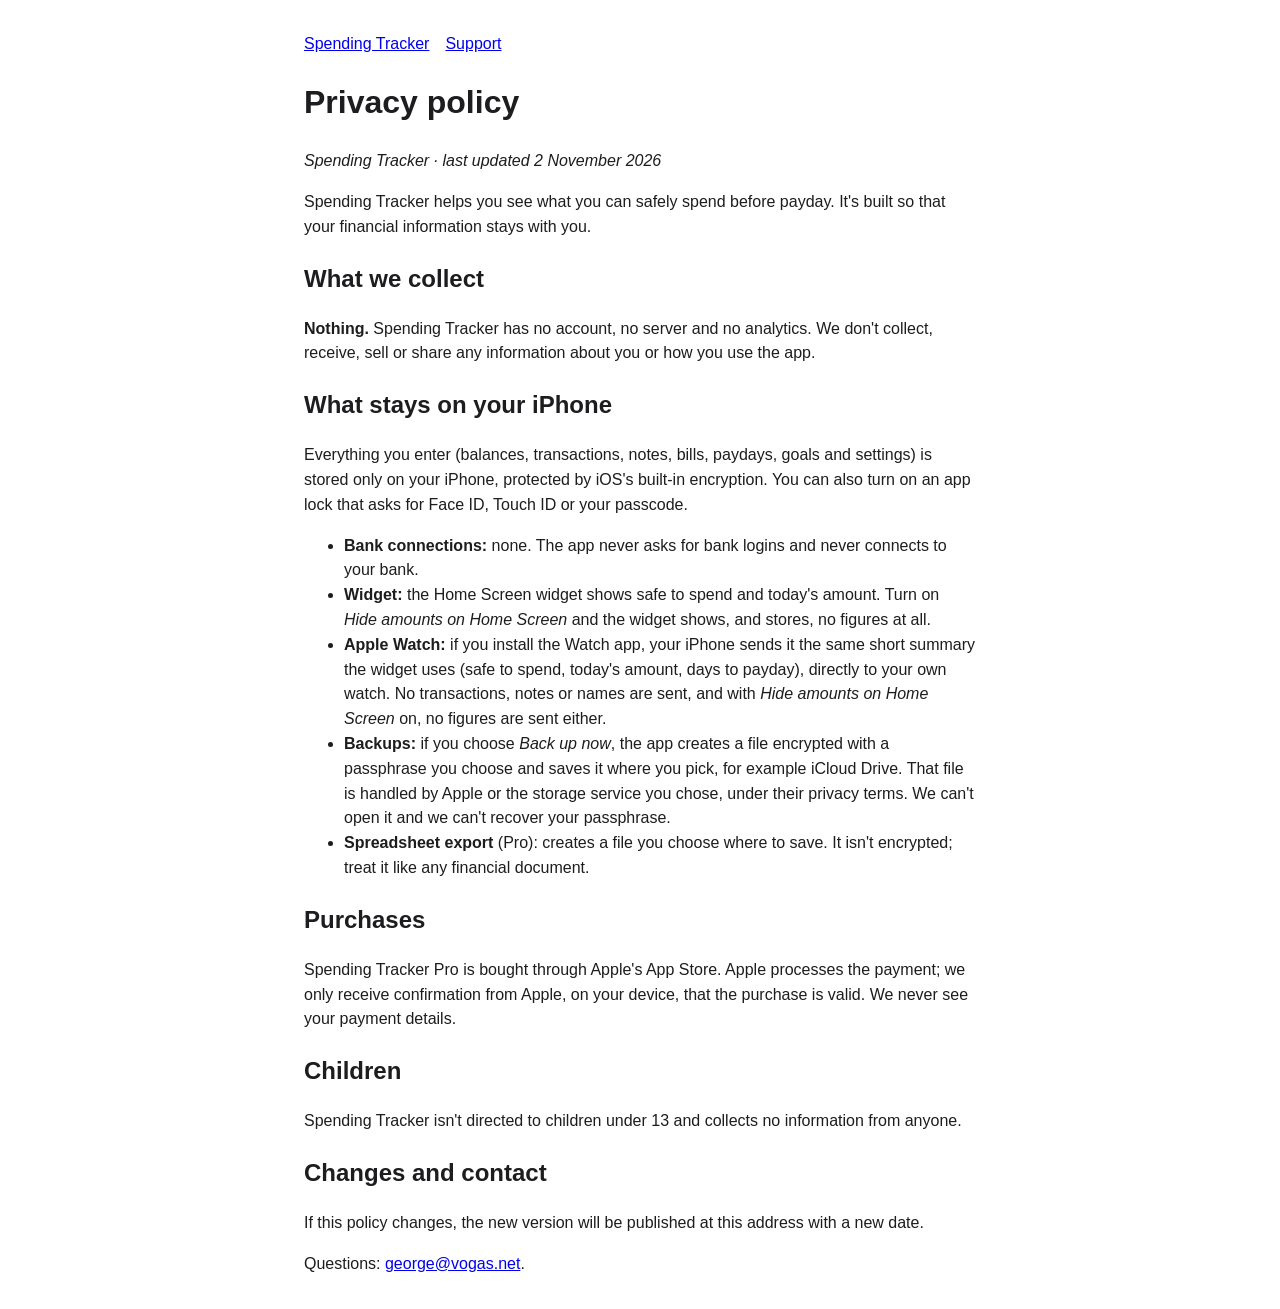
==== privacy.html @ 29a42e82 "Publish privacy policy and support pages" ====
<!doctype html>
<html lang="en">
<head>
<meta charset="utf-8">
<meta name="viewport" content="width=device-width, initial-scale=1">
<title>Privacy policy · Spending Tracker</title>
<style>
body { font: 16px/1.55 -apple-system, BlinkMacSystemFont, "Segoe UI", sans-serif; max-width: 42em; margin: 2em auto; padding: 0 1em; color: #1d1d1f; }
nav a { margin-right: 1em; }
</style>
</head>
<body>
<nav><a href="index.html">Spending Tracker</a><a href="support.html">Support</a></nav>

<h1>Privacy policy</h1>

<p><em>Spending Tracker · last updated 2 November 2026</em></p>

<p>Spending Tracker helps you see what you can safely spend before payday. It's built so that your financial information stays with you.</p>

<h2>What we collect</h2>

<p><strong>Nothing.</strong> Spending Tracker has no account, no server and no analytics. We don't collect, receive, sell or share any information about you or how you use the app.</p>

<h2>What stays on your iPhone</h2>

<p>Everything you enter (balances, transactions, notes, bills, paydays, goals and settings) is stored only on your iPhone, protected by iOS's built-in encryption. You can also turn on an app lock that asks for Face ID, Touch ID or your passcode.</p>

<ul>
<li><strong>Bank connections:</strong> none. The app never asks for bank logins and never connects to your bank.</li>
<li><strong>Widget:</strong> the Home Screen widget shows safe to spend and today's amount. Turn on <em>Hide amounts on Home Screen</em> and the widget shows, and stores, no figures at all.</li>
<li><strong>Apple Watch:</strong> if you install the Watch app, your iPhone sends it the same short summary the widget uses (safe to spend, today's amount, days to payday), directly to your own watch. No transactions, notes or names are sent, and with <em>Hide amounts on Home Screen</em> on, no figures are sent either.</li>
<li><strong>Backups:</strong> if you choose <em>Back up now</em>, the app creates a file encrypted with a passphrase you choose and saves it where you pick, for example iCloud Drive. That file is handled by Apple or the storage service you chose, under their privacy terms. We can't open it and we can't recover your passphrase.</li>
<li><strong>Spreadsheet export</strong> (Pro): creates a file you choose where to save. It isn't encrypted; treat it like any financial document.</li>
</ul>

<h2>Purchases</h2>

<p>Spending Tracker Pro is bought through Apple's App Store. Apple processes the payment; we only receive confirmation from Apple, on your device, that the purchase is valid. We never see your payment details.</p>

<h2>Children</h2>

<p>Spending Tracker isn't directed to children under 13 and collects no information from anyone.</p>

<h2>Changes and contact</h2>

<p>If this policy changes, the new version will be published at this address with a new date.</p>

<p>Questions: <a href="mailto:george@vogas.net">george@vogas.net</a>.</p>
</body>
</html>
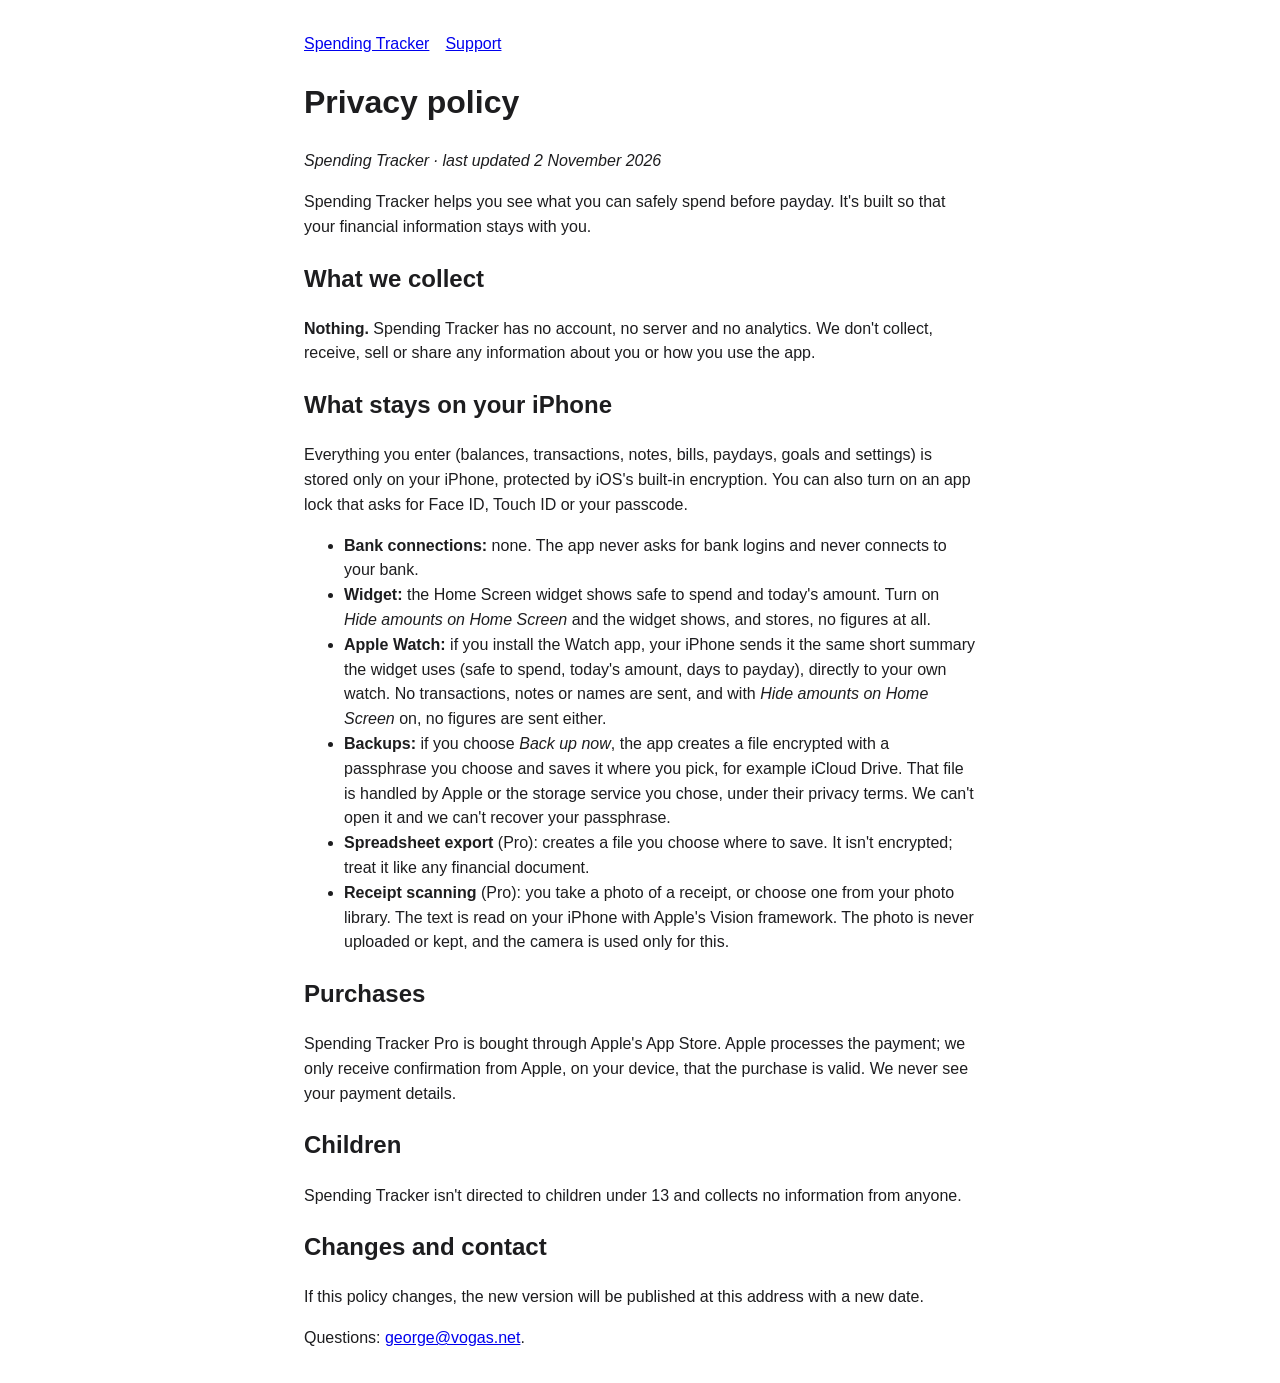
==== commit bb8c2b0a: "Privacy policy: disclose receipt scanning and camera use" ====
--- a/privacy.html
+++ b/privacy.html
@@ -32,6 +32,7 @@
 <li><strong>Apple Watch:</strong> if you install the Watch app, your iPhone sends it the same short summary the widget uses (safe to spend, today's amount, days to payday), directly to your own watch. No transactions, notes or names are sent, and with <em>Hide amounts on Home Screen</em> on, no figures are sent either.</li>
 <li><strong>Backups:</strong> if you choose <em>Back up now</em>, the app creates a file encrypted with a passphrase you choose and saves it where you pick, for example iCloud Drive. That file is handled by Apple or the storage service you chose, under their privacy terms. We can't open it and we can't recover your passphrase.</li>
 <li><strong>Spreadsheet export</strong> (Pro): creates a file you choose where to save. It isn't encrypted; treat it like any financial document.</li>
+<li><strong>Receipt scanning</strong> (Pro): you take a photo of a receipt, or choose one from your photo library. The text is read on your iPhone with Apple's Vision framework. The photo is never uploaded or kept, and the camera is used only for this.</li>
 </ul>
 
 <h2>Purchases</h2>
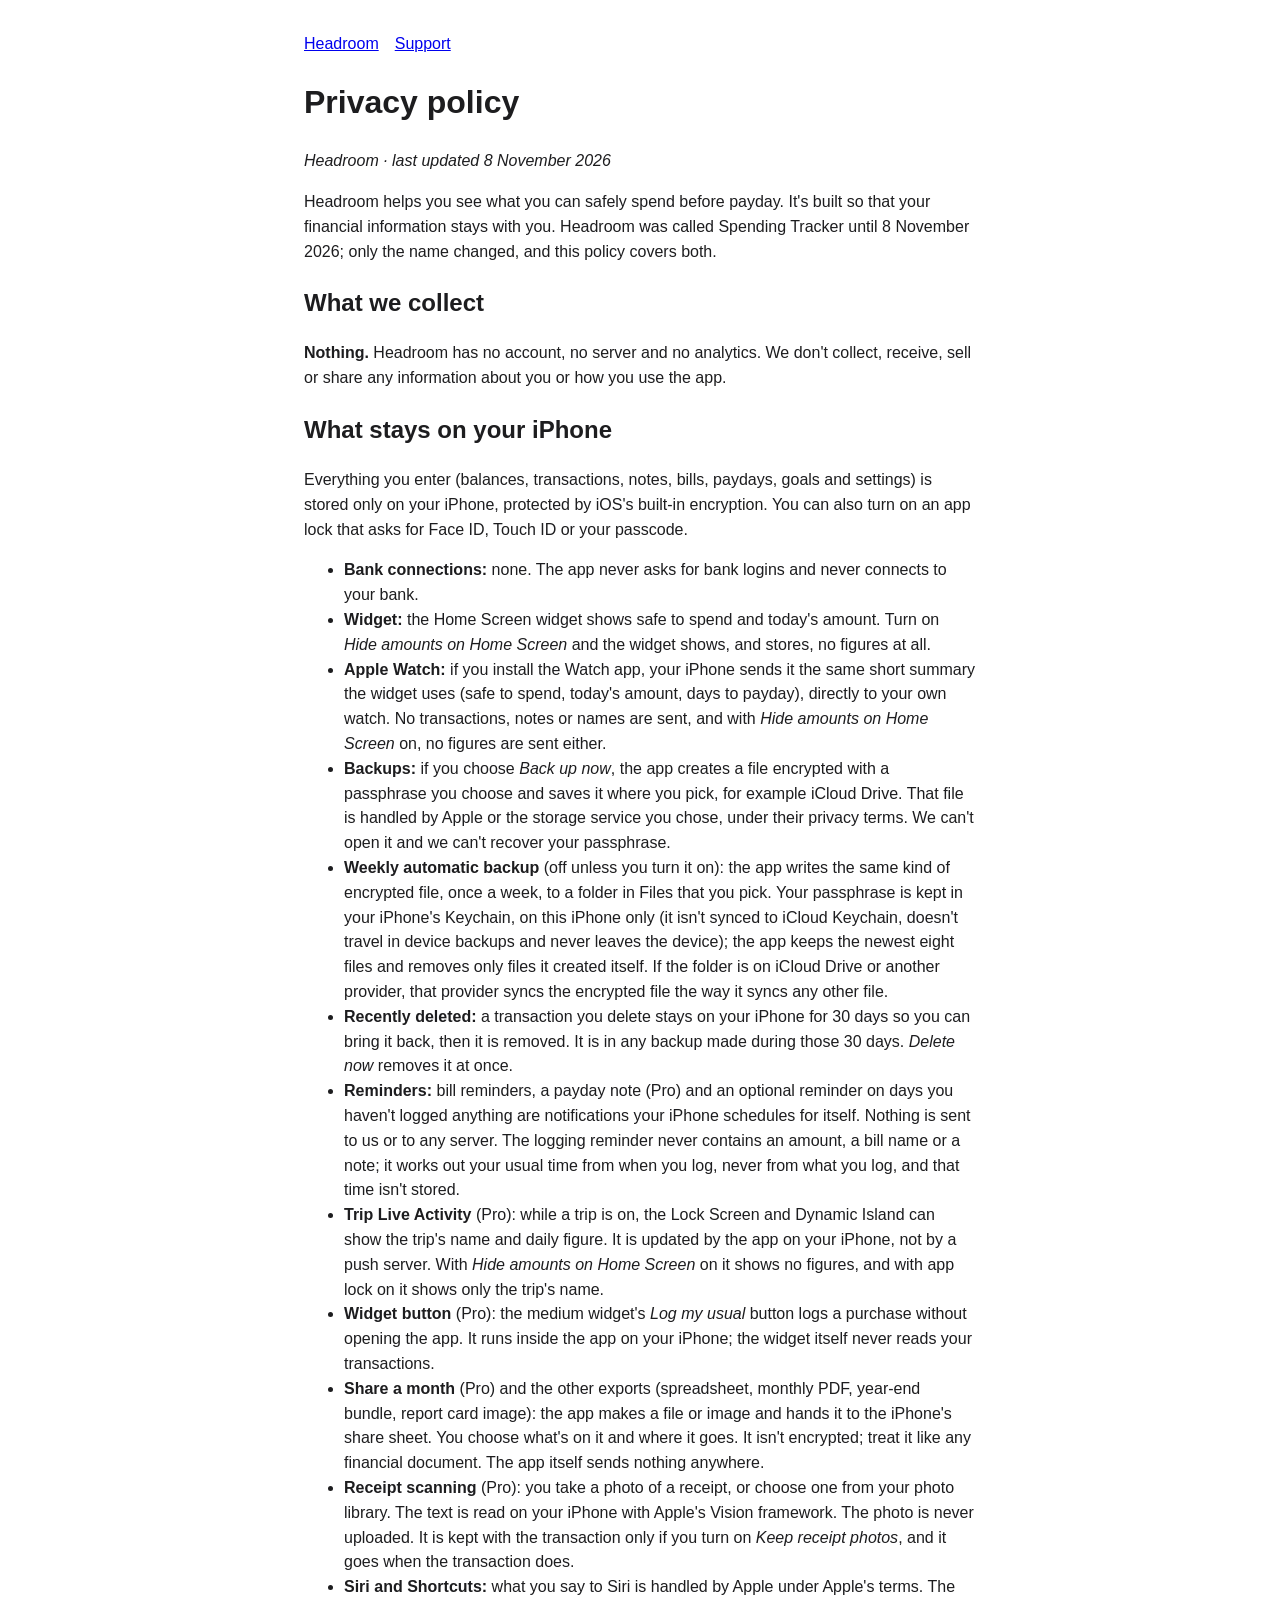
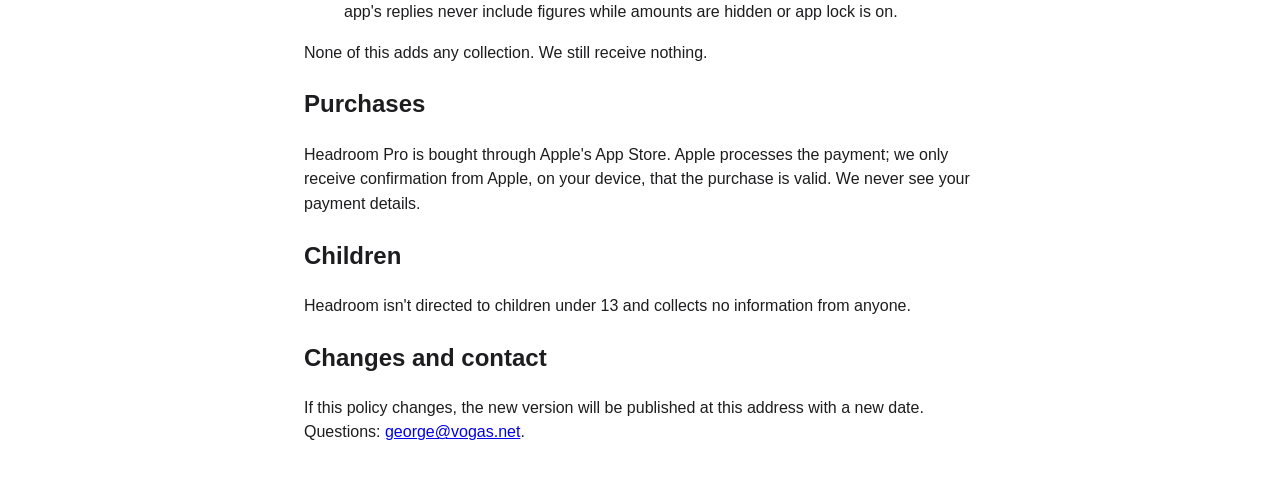
==== commit c61d8fe8: "Rename to Headroom; privacy policy brought up to date (8 November 2026) - index, privacy and support" ====
--- a/privacy.html
+++ b/privacy.html
@@ -3,24 +3,24 @@
 <head>
 <meta charset="utf-8">
 <meta name="viewport" content="width=device-width, initial-scale=1">
-<title>Privacy policy · Spending Tracker</title>
+<title>Privacy policy · Headroom</title>
 <style>
 body { font: 16px/1.55 -apple-system, BlinkMacSystemFont, "Segoe UI", sans-serif; max-width: 42em; margin: 2em auto; padding: 0 1em; color: #1d1d1f; }
 nav a { margin-right: 1em; }
 </style>
 </head>
 <body>
-<nav><a href="index.html">Spending Tracker</a><a href="support.html">Support</a></nav>
+<nav><a href="index.html">Headroom</a><a href="support.html">Support</a></nav>
 
 <h1>Privacy policy</h1>
 
-<p><em>Spending Tracker · last updated 2 November 2026</em></p>
+<p><em>Headroom · last updated 8 November 2026</em></p>
 
-<p>Spending Tracker helps you see what you can safely spend before payday. It's built so that your financial information stays with you.</p>
+<p>Headroom helps you see what you can safely spend before payday. It's built so that your financial information stays with you. Headroom was called Spending Tracker until 8 November 2026; only the name changed, and this policy covers both.</p>
 
 <h2>What we collect</h2>
 
-<p><strong>Nothing.</strong> Spending Tracker has no account, no server and no analytics. We don't collect, receive, sell or share any information about you or how you use the app.</p>
+<p><strong>Nothing.</strong> Headroom has no account, no server and no analytics. We don't collect, receive, sell or share any information about you or how you use the app.</p>
 
 <h2>What stays on your iPhone</h2>
 
@@ -31,22 +31,28 @@
 <li><strong>Widget:</strong> the Home Screen widget shows safe to spend and today's amount. Turn on <em>Hide amounts on Home Screen</em> and the widget shows, and stores, no figures at all.</li>
 <li><strong>Apple Watch:</strong> if you install the Watch app, your iPhone sends it the same short summary the widget uses (safe to spend, today's amount, days to payday), directly to your own watch. No transactions, notes or names are sent, and with <em>Hide amounts on Home Screen</em> on, no figures are sent either.</li>
 <li><strong>Backups:</strong> if you choose <em>Back up now</em>, the app creates a file encrypted with a passphrase you choose and saves it where you pick, for example iCloud Drive. That file is handled by Apple or the storage service you chose, under their privacy terms. We can't open it and we can't recover your passphrase.</li>
-<li><strong>Spreadsheet export</strong> (Pro): creates a file you choose where to save. It isn't encrypted; treat it like any financial document.</li>
-<li><strong>Receipt scanning</strong> (Pro): you take a photo of a receipt, or choose one from your photo library. The text is read on your iPhone with Apple's Vision framework. The photo is never uploaded or kept, and the camera is used only for this.</li>
+<li><strong>Weekly automatic backup</strong> (off unless you turn it on): the app writes the same kind of encrypted file, once a week, to a folder in Files that you pick. Your passphrase is kept in your iPhone's Keychain, on this iPhone only (it isn't synced to iCloud Keychain, doesn't travel in device backups and never leaves the device); the app keeps the newest eight files and removes only files it created itself. If the folder is on iCloud Drive or another provider, that provider syncs the encrypted file the way it syncs any other file.</li>
+<li><strong>Recently deleted:</strong> a transaction you delete stays on your iPhone for 30 days so you can bring it back, then it is removed. It is in any backup made during those 30 days. <em>Delete now</em> removes it at once.</li>
+<li><strong>Reminders:</strong> bill reminders, a payday note (Pro) and an optional reminder on days you haven't logged anything are notifications your iPhone schedules for itself. Nothing is sent to us or to any server. The logging reminder never contains an amount, a bill name or a note; it works out your usual time from when you log, never from what you log, and that time isn't stored.</li>
+<li><strong>Trip Live Activity</strong> (Pro): while a trip is on, the Lock Screen and Dynamic Island can show the trip's name and daily figure. It is updated by the app on your iPhone, not by a push server. With <em>Hide amounts on Home Screen</em> on it shows no figures, and with app lock on it shows only the trip's name.</li>
+<li><strong>Widget button</strong> (Pro): the medium widget's <em>Log my usual</em> button logs a purchase without opening the app. It runs inside the app on your iPhone; the widget itself never reads your transactions.</li>
+<li><strong>Share a month</strong> (Pro) and the other exports (spreadsheet, monthly PDF, year-end bundle, report card image): the app makes a file or image and hands it to the iPhone's share sheet. You choose what's on it and where it goes. It isn't encrypted; treat it like any financial document. The app itself sends nothing anywhere.</li>
+<li><strong>Receipt scanning</strong> (Pro): you take a photo of a receipt, or choose one from your photo library. The text is read on your iPhone with Apple's Vision framework. The photo is never uploaded. It is kept with the transaction only if you turn on <em>Keep receipt photos</em>, and it goes when the transaction does.</li>
+<li><strong>Siri and Shortcuts:</strong> what you say to Siri is handled by Apple under Apple's terms. The app's replies never include figures while amounts are hidden or app lock is on.</li>
 </ul>
+
+<p>None of this adds any collection. We still receive nothing.</p>
 
 <h2>Purchases</h2>
 
-<p>Spending Tracker Pro is bought through Apple's App Store. Apple processes the payment; we only receive confirmation from Apple, on your device, that the purchase is valid. We never see your payment details.</p>
+<p>Headroom Pro is bought through Apple's App Store. Apple processes the payment; we only receive confirmation from Apple, on your device, that the purchase is valid. We never see your payment details.</p>
 
 <h2>Children</h2>
 
-<p>Spending Tracker isn't directed to children under 13 and collects no information from anyone.</p>
+<p>Headroom isn't directed to children under 13 and collects no information from anyone.</p>
 
 <h2>Changes and contact</h2>
 
-<p>If this policy changes, the new version will be published at this address with a new date.</p>
-
-<p>Questions: <a href="mailto:george@vogas.net">george@vogas.net</a>.</p>
+<p>If this policy changes, the new version will be published at this address with a new date. Questions: <a href="mailto:george@vogas.net">george@vogas.net</a>.</p>
 </body>
 </html>
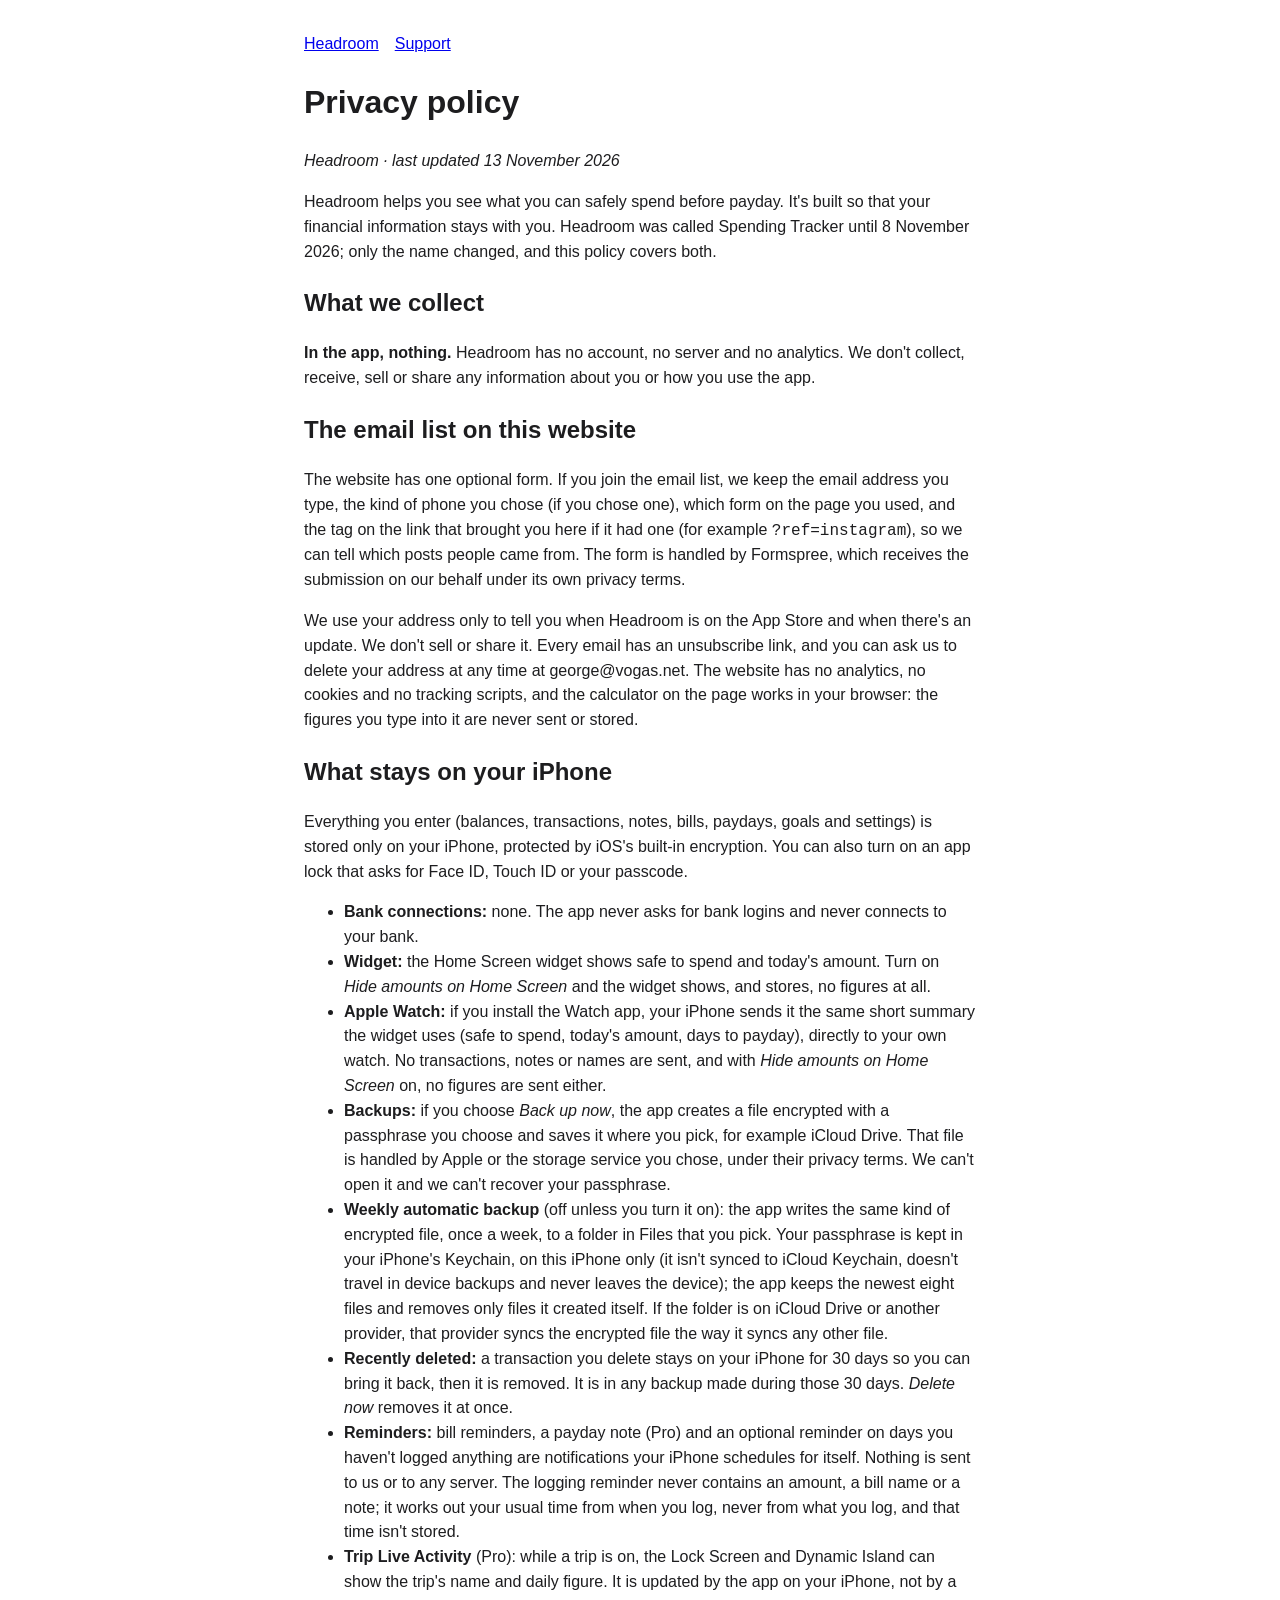
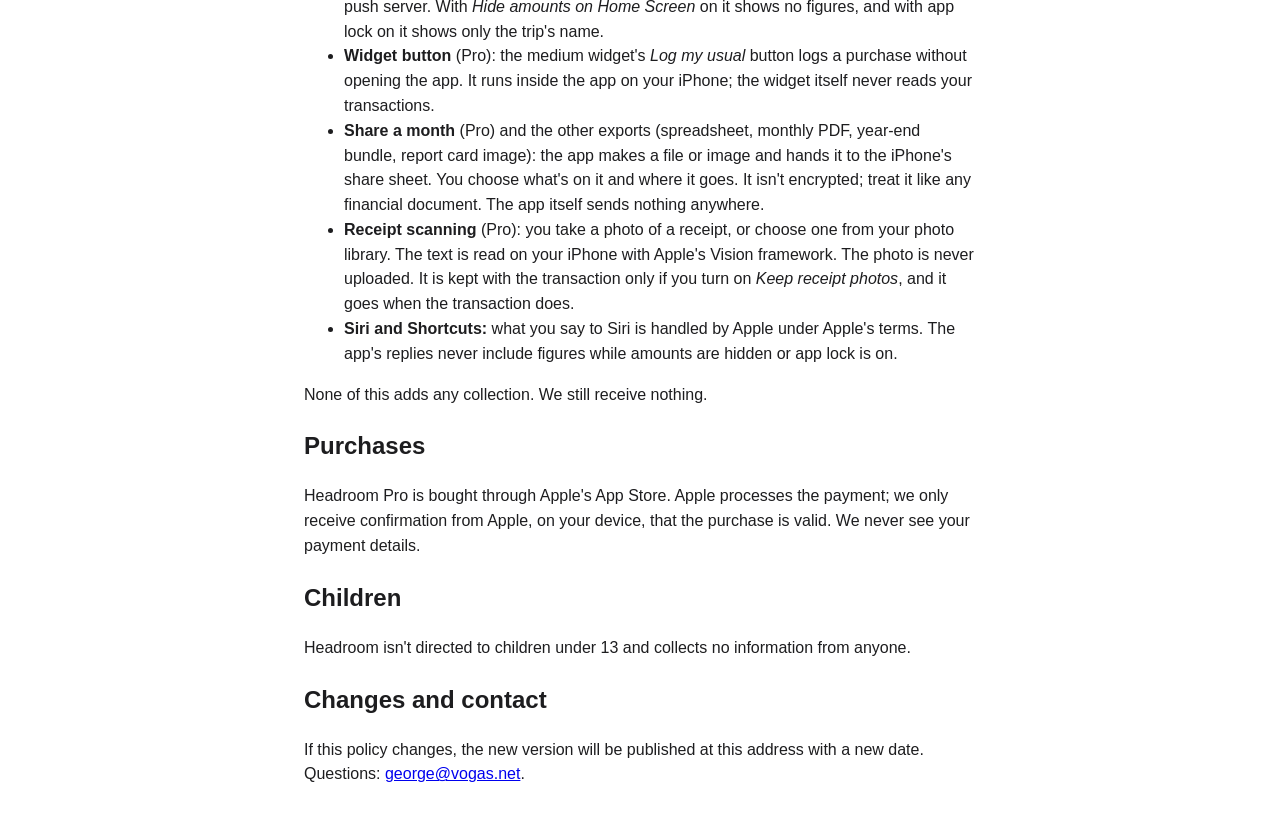
==== commit 489cd509: "Put the sign-up first, add a calculator, tag sign-ups by source The email form moves into the hero (" ====
--- a/privacy.html
+++ b/privacy.html
@@ -14,13 +14,19 @@
 
 <h1>Privacy policy</h1>
 
-<p><em>Headroom · last updated 8 November 2026</em></p>
+<p><em>Headroom · last updated 13 November 2026</em></p>
 
 <p>Headroom helps you see what you can safely spend before payday. It's built so that your financial information stays with you. Headroom was called Spending Tracker until 8 November 2026; only the name changed, and this policy covers both.</p>
 
 <h2>What we collect</h2>
 
-<p><strong>Nothing.</strong> Headroom has no account, no server and no analytics. We don't collect, receive, sell or share any information about you or how you use the app.</p>
+<p><strong>In the app, nothing.</strong> Headroom has no account, no server and no analytics. We don't collect, receive, sell or share any information about you or how you use the app.</p>
+
+<h2 id="email-list">The email list on this website</h2>
+
+<p>The website has one optional form. If you join the email list, we keep the email address you type, the kind of phone you chose (if you chose one), which form on the page you used, and the tag on the link that brought you here if it had one (for example <code>?ref=instagram</code>), so we can tell which posts people came from. The form is handled by Formspree, which receives the submission on our behalf under its own privacy terms.</p>
+
+<p>We use your address only to tell you when Headroom is on the App Store and when there's an update. We don't sell or share it. Every email has an unsubscribe link, and you can ask us to delete your address at any time at george@vogas.net. The website has no analytics, no cookies and no tracking scripts, and the calculator on the page works in your browser: the figures you type into it are never sent or stored.</p>
 
 <h2>What stays on your iPhone</h2>
 
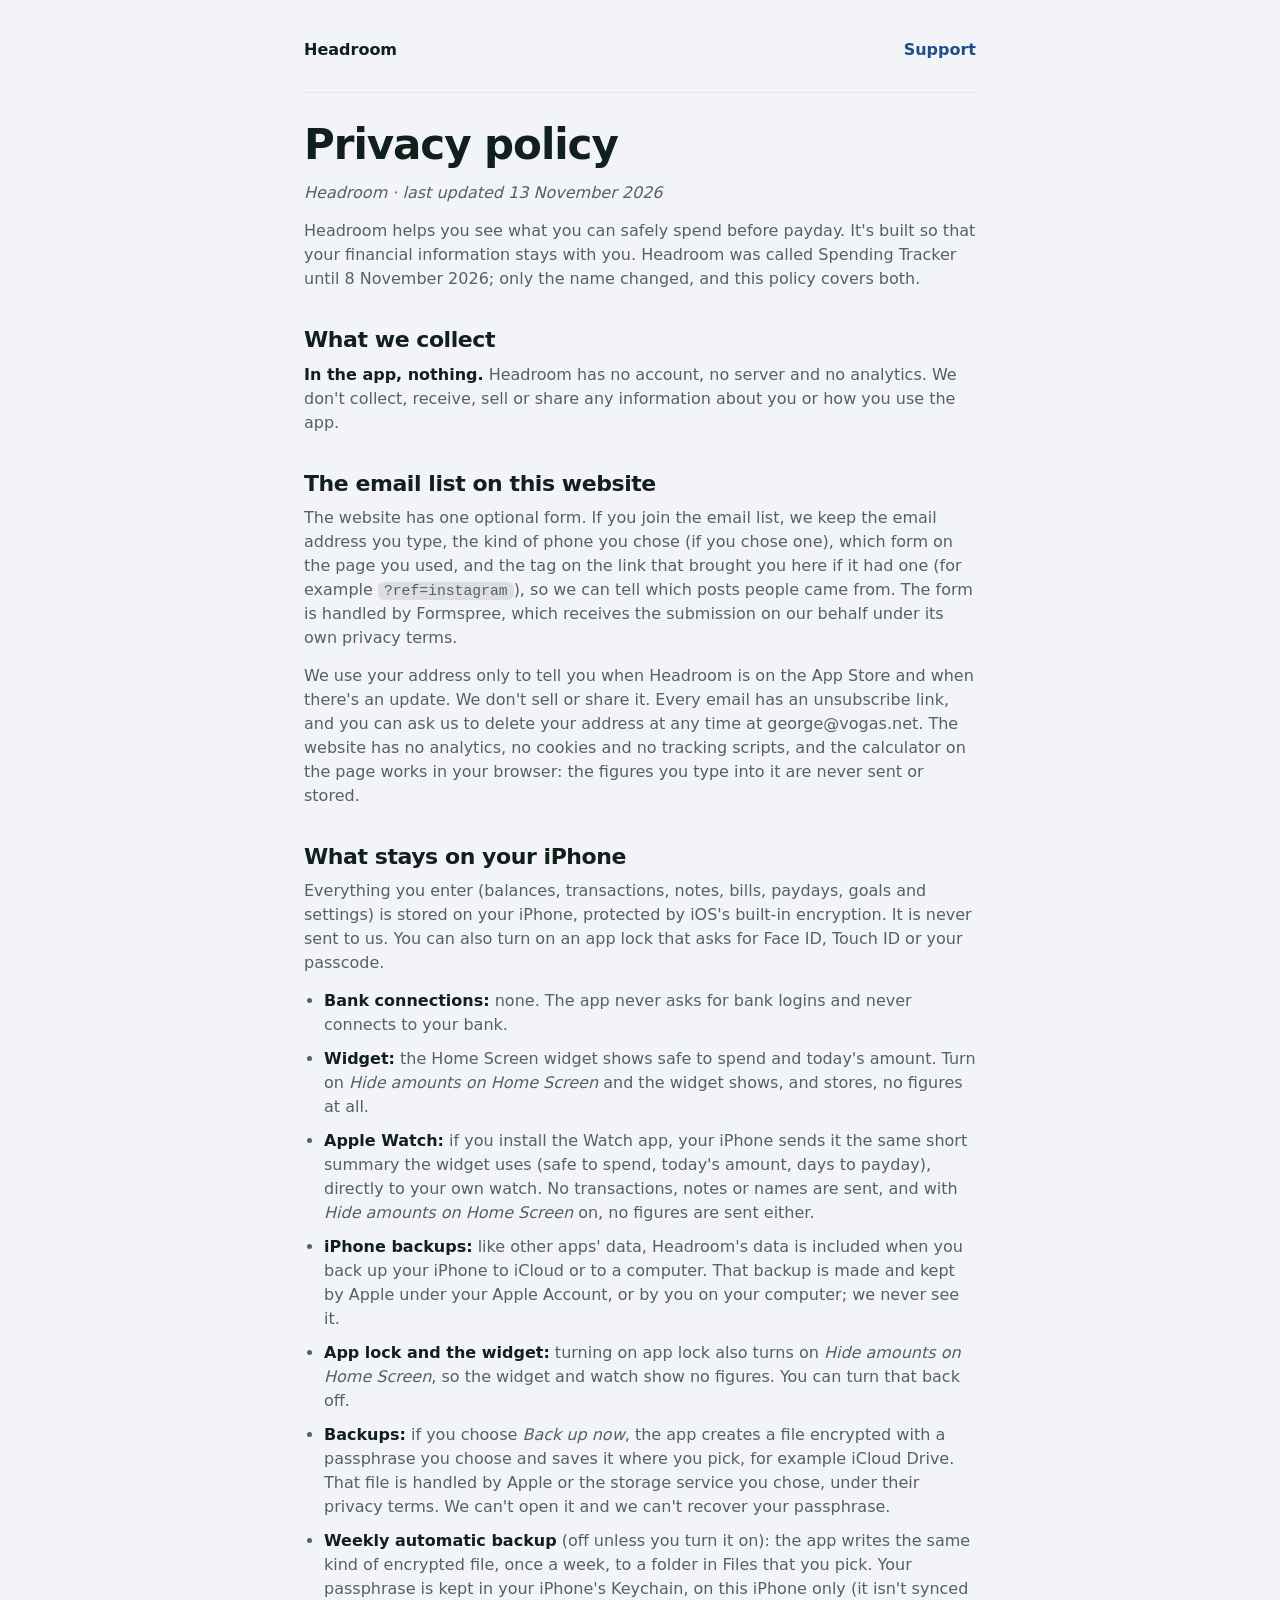
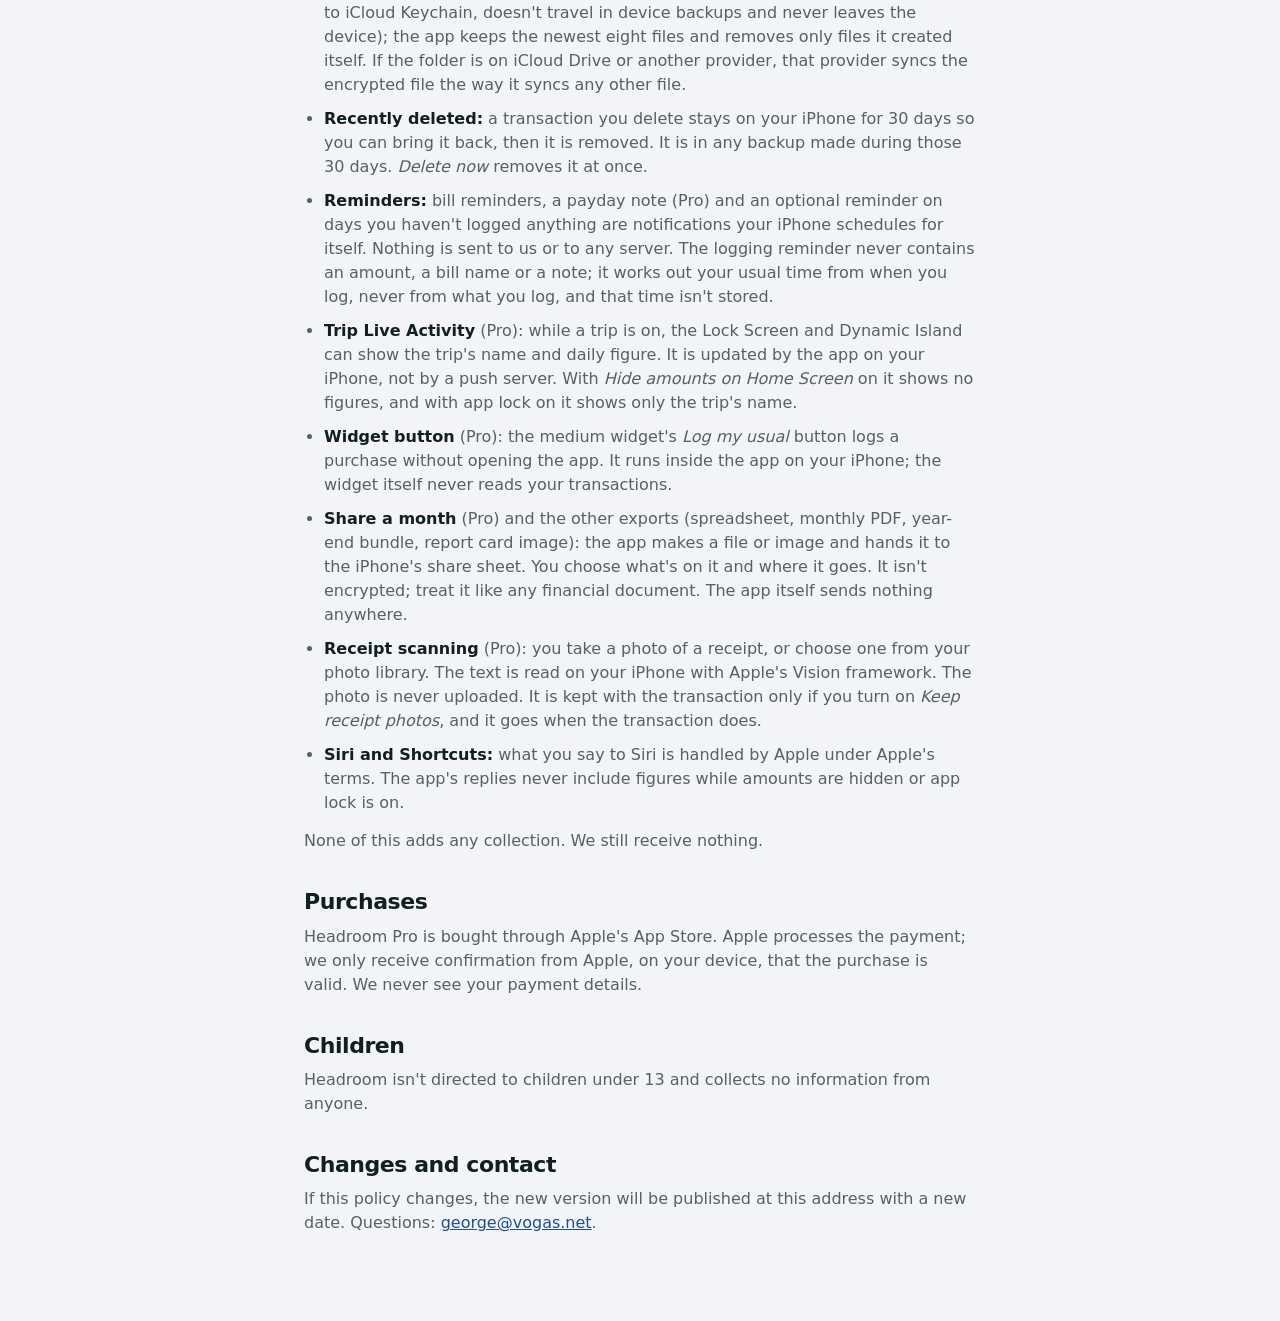
==== commit 2cf799ce: "Remove unused code, restyle the text pages, correct the privacy page Drops the script and styles for" ====
--- a/privacy.html
+++ b/privacy.html
@@ -1,15 +1,13 @@
 <!doctype html>
-<html lang="en">
+<html lang="en-CA">
 <head>
 <meta charset="utf-8">
 <meta name="viewport" content="width=device-width, initial-scale=1">
 <title>Privacy policy · Headroom</title>
-<style>
-body { font: 16px/1.55 -apple-system, BlinkMacSystemFont, "Segoe UI", sans-serif; max-width: 42em; margin: 2em auto; padding: 0 1em; color: #1d1d1f; }
-nav a { margin-right: 1em; }
-</style>
+<meta name="color-scheme" content="light dark">
+<link rel="stylesheet" href="styles.css">
 </head>
-<body>
+<body class="doc">
 <nav><a href="index.html">Headroom</a><a href="support.html">Support</a></nav>
 
 <h1>Privacy policy</h1>
@@ -30,12 +28,14 @@
 
 <h2>What stays on your iPhone</h2>
 
-<p>Everything you enter (balances, transactions, notes, bills, paydays, goals and settings) is stored only on your iPhone, protected by iOS's built-in encryption. You can also turn on an app lock that asks for Face ID, Touch ID or your passcode.</p>
+<p>Everything you enter (balances, transactions, notes, bills, paydays, goals and settings) is stored on your iPhone, protected by iOS's built-in encryption. It is never sent to us. You can also turn on an app lock that asks for Face ID, Touch ID or your passcode.</p>
 
 <ul>
 <li><strong>Bank connections:</strong> none. The app never asks for bank logins and never connects to your bank.</li>
 <li><strong>Widget:</strong> the Home Screen widget shows safe to spend and today's amount. Turn on <em>Hide amounts on Home Screen</em> and the widget shows, and stores, no figures at all.</li>
 <li><strong>Apple Watch:</strong> if you install the Watch app, your iPhone sends it the same short summary the widget uses (safe to spend, today's amount, days to payday), directly to your own watch. No transactions, notes or names are sent, and with <em>Hide amounts on Home Screen</em> on, no figures are sent either.</li>
+<li><strong>iPhone backups:</strong> like other apps' data, Headroom's data is included when you back up your iPhone to iCloud or to a computer. That backup is made and kept by Apple under your Apple Account, or by you on your computer; we never see it.</li>
+<li><strong>App lock and the widget:</strong> turning on app lock also turns on <em>Hide amounts on Home Screen</em>, so the widget and watch show no figures. You can turn that back off.</li>
 <li><strong>Backups:</strong> if you choose <em>Back up now</em>, the app creates a file encrypted with a passphrase you choose and saves it where you pick, for example iCloud Drive. That file is handled by Apple or the storage service you chose, under their privacy terms. We can't open it and we can't recover your passphrase.</li>
 <li><strong>Weekly automatic backup</strong> (off unless you turn it on): the app writes the same kind of encrypted file, once a week, to a folder in Files that you pick. Your passphrase is kept in your iPhone's Keychain, on this iPhone only (it isn't synced to iCloud Keychain, doesn't travel in device backups and never leaves the device); the app keeps the newest eight files and removes only files it created itself. If the folder is on iCloud Drive or another provider, that provider syncs the encrypted file the way it syncs any other file.</li>
 <li><strong>Recently deleted:</strong> a transaction you delete stays on your iPhone for 30 days so you can bring it back, then it is removed. It is in any backup made during those 30 days. <em>Delete now</em> removes it at once.</li>
--- a/styles.css
+++ b/styles.css
@@ -0,0 +1,451 @@
+/* Headroom — marketing site. Tokens mirror SpendingTracker/Shared/Theme.swift. */
+
+:root {
+  color-scheme: light dark;
+  --page: #F2F4F7;
+  --card: #FFFFFF;
+  --hairline: #E3EAE8;
+  --text: #12201D;
+  --text-2: #55625F;
+  --fill: rgba(120, 120, 128, .18);
+  --accent: #1F4E8C;
+  --soft: #E1EAF8;
+  --on-soft: #173B6B;
+  --on-accent: #FFFFFF;
+  --hero-base: #0B1F3A;
+  --hero-glow: #2E64B8;
+  --on-hero: #FFFFFF;
+  --seg: #8FB4F2;
+  --orange: #C2570F;
+  --on-orange: #FFFFFF;
+  --warn-bg: #FBE7D9;
+  --warn-text: #8A380A;
+  --aside: #5B6B8C;
+  --aside2: #8E9BB6;
+  --ink: #12201D;
+  --banner-teal: #5CC7B8;
+  --bezel: #0B0F14;
+  --c0: #0B6158; --c1: #C2570F; --c2: #2F6FB0; --c3: #8E5BB5; --c4: #B08A1E;
+  --snappy: .28s cubic-bezier(.2, .7, .2, 1);
+  --smooth: .5s cubic-bezier(.25, .8, .25, 1);
+  --spring: .45s cubic-bezier(.2, 1.25, .4, 1);
+  --radius-card: 14px;
+  --radius-hero: 22px;
+  --gutter: 16px;
+}
+
+@media (prefers-color-scheme: dark) {
+  :root {
+    --page: #0E1512;
+    --card: #171E1C;
+    --hairline: #2C3432;
+    --text: #F4FBF9;
+    --text-2: #A3AEAA;
+    --fill: rgba(120, 120, 128, .32);
+    --accent: #8FB4F2;
+    --soft: #16243A;
+    --on-soft: #C9DBF8;
+    --on-accent: #071528;
+    --hero-base: #071528;
+    --hero-glow: #2A5AA8;
+    --on-hero: #F4FBF9;
+    --orange: #F0A060;
+    --on-orange: #2C150A;
+    --warn-bg: #3A2618;
+    --warn-text: #FFC59E;
+    --aside: #A9B6D6;
+    --aside2: #7F8DAF;
+    --ink: #2A3A37;
+    --bezel: #1C2522;
+    --c0: #5CC7B8; --c1: #F0A060; --c2: #7FB2E8; --c3: #C9A3E8; --c4: #E5C861;
+  }
+}
+
+/* Pro themes: the accent family follows the choice, as Appearance does in the app. */
+.themed[data-theme="teal"]     { --accent: #0B6158; --soft: #DDEEEA; --on-soft: #0B4A43; --hero-base: #0A3A35; --hero-glow: #1E8F80; --seg: #5CC7B8; }
+.themed[data-theme="indigo"]   { --accent: #3B3FB6; --soft: #E3E4F8; --on-soft: #2A2D8A; --hero-base: #1E2152; --hero-glow: #5C61D8; --seg: #8E92F0; }
+.themed[data-theme="plum"]     { --accent: #8E3B8A; --soft: #F3E2F2; --on-soft: #6E2A6B; --hero-base: #4A1E48; --hero-glow: #B455AE; --seg: #D98BD4; }
+.themed[data-theme="forest"]   { --accent: #2E6B3A; --soft: #E0EFE3; --on-soft: #235229; --hero-base: #1B3F23; --hero-glow: #3F8F4F; --seg: #7FCB8F; }
+.themed[data-theme="graphite"] { --accent: #3E4E4A; --soft: #E6EAE9; --on-soft: #2A3633; --hero-base: #24302D; --hero-glow: #56706A; --seg: #A9B8B4; }
+@media (prefers-color-scheme: dark) {
+  .themed[data-theme="teal"]     { --accent: #5CC7B8; --soft: #1D3633; --on-soft: #BFE8E0; --hero-base: #06201D; --hero-glow: #1A7A6D; --on-accent: #06201D; }
+  .themed[data-theme="indigo"]   { --accent: #8E92F0; --soft: #1F2140; --on-soft: #C8CAFA; --hero-base: #101233; --hero-glow: #4A4FC2; --on-accent: #101233; }
+  .themed[data-theme="plum"]     { --accent: #D98BD4; --soft: #3A1E39; --on-soft: #F0C4EC; --hero-base: #2A102A; --hero-glow: #9A4595; --on-accent: #2A102A; }
+  .themed[data-theme="forest"]   { --accent: #7FCB8F; --soft: #1E3324; --on-soft: #C3E8CB; --hero-base: #0E2414; --hero-glow: #357A43; --on-accent: #0E2414; }
+  .themed[data-theme="graphite"] { --accent: #A9B8B4; --soft: #2A302E; --on-soft: #D6DEDC; --hero-base: #151B19; --hero-glow: #46605A; --on-accent: #151B19; }
+}
+
+/* Base */
+*, *::before, *::after { box-sizing: border-box; }
+html { -webkit-text-size-adjust: 100%; scroll-behavior: smooth; }
+body {
+  margin: 0;
+  background: var(--page);
+  color: var(--text);
+  font-family: -apple-system, BlinkMacSystemFont, "SF Pro Text", "Inter", system-ui, sans-serif;
+  font-size: 16px;
+  line-height: 1.5;
+  font-variant-numeric: tabular-nums;
+  font-feature-settings: "tnum" 1, "cv11" 1;
+  -webkit-font-smoothing: antialiased;
+  overflow-x: hidden;
+}
+h1, h2, h3 { margin: 0; line-height: 1.15; letter-spacing: -.02em; font-weight: 600; }
+h1 { font-size: clamp(34px, 5.2vw, 58px); letter-spacing: -.025em; }
+h2 { font-size: clamp(27px, 3.4vw, 40px); max-width: 22ch; text-wrap: balance; }
+#features-title { max-width: 30ch; }
+h3 { font-size: 17px; letter-spacing: -.01em; }
+p { margin: 0; }
+a { color: var(--accent); }
+button { font: inherit; color: inherit; }
+svg { display: inline-block; vertical-align: middle; fill: none; stroke: currentColor; stroke-width: 1.9; stroke-linecap: round; stroke-linejoin: round; }
+.visually-hidden { position: absolute; width: 1px; height: 1px; overflow: hidden; clip: rect(0 0 0 0); white-space: nowrap; }
+.skip { position: absolute; left: 16px; top: -60px; background: var(--accent); color: var(--on-accent); padding: 10px 14px; border-radius: 10px; z-index: 100; }
+.skip:focus { top: 12px; }
+:focus-visible { outline: 2px solid var(--accent); outline-offset: 2px; }
+.wrap { width: min(1120px, 100% - 2 * var(--gutter)); margin-inline: auto; }
+.eyebrow { font-size: 11px; font-weight: 700; letter-spacing: .09em; text-transform: uppercase; color: var(--text-2); }
+.eyebrow.on-hero { color: var(--on-hero); opacity: .72; }
+.lede { font-size: 18px; color: var(--text-2); max-width: 58ch; margin-top: 14px; }
+.small-note { font-size: 14px; color: var(--text-2); margin-top: 16px; max-width: 70ch; }
+.section > .wrap > .eyebrow + h2 { margin-top: 8px; }
+.section { padding: 48px 0; }
+@media (min-width: 900px) { .section { padding: 64px 0; } }
+.money { white-space: nowrap; }
+.pressable { transition: transform var(--snappy), opacity var(--snappy); }
+.pressable:active { transform: scale(.97); opacity: .8; }
+.link-btn { background: none; border: 0; padding: 0; color: var(--accent); font-weight: 600; cursor: pointer; min-height: 44px; }
+
+/* Buttons */
+.btn { display: inline-flex; align-items: center; justify-content: center; min-height: 48px; padding: 0 20px; border-radius: 14px; text-decoration: none; font-weight: 600; font-size: 16px; border: 1px solid transparent; }
+.btn-primary { background: var(--accent); color: var(--on-accent); }
+
+/* Nav */
+.nav { position: sticky; top: 0; z-index: 50; background: color-mix(in srgb, var(--page) 82%, transparent); backdrop-filter: saturate(160%) blur(16px); -webkit-backdrop-filter: saturate(160%) blur(16px); border-bottom: 1px solid color-mix(in srgb, var(--hairline) 70%, transparent); }
+.nav-inner { display: flex; align-items: center; justify-content: space-between; min-height: 64px; gap: 12px; }
+.brand { display: flex; align-items: center; gap: 10px; color: var(--text); text-decoration: none; font-weight: 600; font-size: 17px; letter-spacing: -.01em; min-height: 44px; }
+.app-icon { width: 34px; height: 34px; border-radius: 9px; stroke: none; box-shadow: 0 4px 12px rgba(46, 100, 184, .28); }
+.store-badge { display: inline-flex; align-items: center; gap: 9px; background: #000; color: #fff; border: 1px solid #000; border-radius: 11px; padding: 6px 14px 6px 11px; min-height: 44px; cursor: pointer; text-align: left; }
+.store-badge svg { width: 22px; height: 22px; stroke-width: 1.7; flex: none; }
+.store-badge-text { display: flex; flex-direction: column; line-height: 1.1; font-weight: 600; font-size: 14px; letter-spacing: -.01em; }
+.store-badge-text small { font-size: 10px; font-weight: 500; letter-spacing: .02em; opacity: .85; }
+@media (prefers-color-scheme: dark) { .store-badge { border-color: #4A5553; } }
+@media (max-width: 420px) { .store-badge-text { font-size: 13px; } .brand span { font-size: 16px; } }
+
+/* Hero */
+.hero { padding: 48px 0 56px; overflow: hidden; }
+.hero-grid { display: grid; gap: 40px; align-items: center; }
+@media (min-width: 900px) { .hero { padding: 48px 0 80px; } .hero-grid { grid-template-columns: 1.05fr .95fr; gap: 56px; } }
+.hero-copy h1 { margin-top: 10px; max-width: 14ch; }
+.hero-points { list-style: none; padding: 0; margin: 26px 0 0; display: flex; flex-wrap: wrap; gap: 8px 22px; color: var(--text-2); font-size: 15px; }
+.hero-points li { display: flex; align-items: center; gap: 8px; }
+.hero-points li::before { content: ""; width: 6px; height: 6px; border-radius: 50%; background: var(--accent); }
+.hero-device { display: flex; flex-direction: column; align-items: center; gap: 14px; }
+.device-hint { font-size: 14px; color: var(--text-2); text-align: center; max-width: 36ch; }
+.device-hint em { font-style: normal; font-weight: 600; color: var(--text); }
+
+/* Phone mockup */
+.phone { width: 336px; max-width: 100%; padding: 10px; border-radius: 50px; background: var(--bezel); box-shadow: 0 30px 60px -20px rgba(11, 31, 58, .45), inset 0 0 0 1px rgba(255, 255, 255, .08); position: relative; }
+.screen { position: relative; height: 722px; border-radius: 40px; background: var(--page); overflow: hidden; font-size: 13px; line-height: 1.35; color: var(--text); display: flex; flex-direction: column; }
+.island { position: absolute; top: 10px; left: 50%; transform: translateX(-50%); width: 96px; height: 28px; border-radius: 16px; background: #000; z-index: 3; }
+.status { display: flex; justify-content: space-between; align-items: center; padding: 14px 26px 0; height: 48px; font-size: 14px; font-weight: 600; flex: none; }
+.status-icons { display: flex; gap: 5px; align-items: center; }
+.status-icons i { display: block; background: currentColor; }
+.status-icons .sig { width: 16px; height: 10px; clip-path: polygon(0 70%, 25% 70%, 25% 100%, 0 100%, 0 70%, 30% 50%, 55% 50%, 55% 100%, 30% 100%, 30% 50%, 60% 25%, 80% 25%, 80% 100%, 60% 100%, 60% 25%, 85% 0, 100% 0, 100% 100%, 85% 100%); }
+.status-icons .wifi { width: 14px; height: 10px; border-radius: 50% 50% 0 0 / 100% 100% 0 0; }
+.status-icons .bat { width: 24px; height: 11px; border-radius: 3px; opacity: .9; }
+.navbar { display: flex; align-items: center; justify-content: space-between; padding: 0 10px; height: 40px; flex: none; }
+.nav-title { font-weight: 600; font-size: 15px; }
+.nav-right { display: flex; }
+.nav-btn { width: 38px; height: 38px; border: 0; background: none; color: var(--accent); display: grid; place-items: center; border-radius: 10px; cursor: pointer; }
+.nav-btn svg { width: 20px; height: 20px; }
+.nav-btn .ic-eye-slash { display: none; }
+.is-masked .nav-btn .ic-eye { display: none; }
+.is-masked .nav-btn .ic-eye-slash { display: block; }
+.content { flex: 1; overflow-y: auto; overscroll-behavior: contain; scrollbar-width: none; padding: 0 16px 18px; display: flex; flex-direction: column; gap: 16px; }
+.content::-webkit-scrollbar { display: none; }
+.greeting { color: var(--text-2); font-size: 12px; margin-bottom: -6px; }
+.card { background: var(--card); border: 1px solid var(--hairline); border-radius: var(--radius-card); }
+.hero-card { position: relative; color: var(--on-hero); padding: 18px; border-radius: var(--radius-hero); background: radial-gradient(260px 220px at 18% 22%, color-mix(in srgb, var(--hero-glow) 75%, transparent), transparent 100%), var(--hero-base); box-shadow: 0 12px 22px -4px color-mix(in srgb, var(--hero-glow) 35%, transparent); display: flex; flex-direction: column; gap: 14px; transition: background-color var(--smooth), box-shadow var(--smooth); }
+.hero-card::before { content: ""; position: absolute; inset: 0; border-radius: inherit; padding: 1px; background: linear-gradient(to bottom, rgba(255, 255, 255, .28), rgba(255, 255, 255, .02)); -webkit-mask: linear-gradient(#000 0 0) content-box, linear-gradient(#000 0 0); -webkit-mask-composite: xor; mask-composite: exclude; pointer-events: none; }
+.hero-top { display: flex; align-items: center; justify-content: space-between; gap: 8px; }
+.stamp { font-size: 11px; font-weight: 600; padding: 4px 9px; border-radius: 999px; background: rgba(255, 255, 255, .14); box-shadow: inset 0 0 0 .5px rgba(255, 255, 255, .18); }
+.money-hero { display: flex; align-items: baseline; gap: 1px; margin: 0; line-height: 1; transform-origin: left center; }
+.money-hero .whole { font-size: 44px; font-weight: 600; letter-spacing: -.035em; }
+.money-hero .cents { font-size: 18.5px; font-weight: 500; opacity: .72; }
+.money-hero.swell { animation: swell .5s cubic-bezier(.25, .8, .25, 1); }
+@keyframes swell { 0% { transform: scale(1); } 40% { transform: scale(1.04); } 100% { transform: scale(1); } }
+.until { opacity: .8; font-size: 12.5px; margin-top: -8px; }
+.hero-link { display: flex; align-items: center; gap: 6px; background: none; border: 0; padding: 0; min-height: 32px; color: inherit; opacity: .85; font-size: 12px; font-weight: 600; cursor: pointer; text-align: left; }
+.hero-link .chev { width: 14px; height: 14px; stroke-width: 2.4; transition: transform var(--snappy); }
+.hero-link[aria-expanded="true"] .chev { transform: rotate(180deg); }
+
+.fold { display: grid; grid-template-rows: 0fr; opacity: 0; transition: grid-template-rows var(--smooth), opacity var(--smooth); margin-top: -16px; }
+.fold.is-open { grid-template-rows: 1fr; opacity: 1; margin-top: 0; }
+.fold-inner { min-height: 0; overflow: hidden; }
+.split { padding: 14px; }
+.split-title { font-weight: 600; font-size: 13px; }
+.split-bar { display: flex; gap: 2px; height: 14px; border-radius: 999px; background: var(--page); overflow: hidden; margin: 10px 0; }
+.seg { display: block; height: 100%; width: 0; border-radius: 999px; transition: width var(--smooth) .2s; }
+.seg.bills { background: var(--orange); } .seg.aside { background: var(--aside); } .seg.aside2 { background: var(--aside2); } .seg.safe { background: var(--accent); }
+.fold.is-open .seg { width: var(--w); }
+.legend { list-style: none; margin: 0; padding: 0; display: flex; flex-direction: column; gap: 7px; font-size: 12.5px; color: var(--text-2); }
+.legend li { display: flex; align-items: center; gap: 8px; }
+.legend li b { margin-left: auto; color: var(--text); }
+.dot { width: 9px; height: 9px; border-radius: 50%; display: inline-block; flex: none; }
+.dot.bills { background: var(--orange); } .dot.aside { background: var(--aside); } .dot.aside2 { background: var(--aside2); } .dot.safe { background: var(--accent); }
+.dot.c0 { background: var(--c0); } .dot.c1 { background: var(--c1); } .dot.c2 { background: var(--c2); } .dot.c3 { background: var(--c3); } .dot.c4 { background: var(--c4); }
+
+.tiles { display: grid; grid-template-columns: 1fr 1fr; gap: 10px; }
+.tile { padding: 12px; display: flex; gap: 10px; align-items: center; }
+.tile-text { display: flex; flex-direction: column; gap: 1px; min-width: 0; }
+.tile-figure { font-size: 15px; font-weight: 600; white-space: nowrap; letter-spacing: -.01em; }
+.tile-sub { font-size: 10.5px; color: var(--text-2); }
+.tile-icon { width: 40px; height: 40px; border-radius: 50%; background: color-mix(in srgb, var(--aside) 18%, transparent); color: var(--aside); display: grid; place-items: center; flex: none; }
+.tile-icon svg { width: 20px; height: 20px; }
+.ring { position: relative; width: 44px; height: 44px; flex: none; display: grid; place-items: center; }
+.ring svg:first-child { position: absolute; inset: 0; width: 100%; height: 100%; transform: rotate(-90deg); }
+.ring circle { fill: none; stroke-width: 6; }
+.ring .track { stroke: var(--fill); }
+.ring .fill { stroke: var(--accent); stroke-linecap: round; stroke-dasharray: 150.8; stroke-dashoffset: 150.8; transition: stroke-dashoffset var(--smooth) .2s; }
+.ring.is-in .fill { stroke-dashoffset: calc(150.8 * (1 - var(--f))); }
+.ring-glyph { width: 12px; height: 12px; stroke-width: 3; color: var(--accent); }
+
+.coming-head { display: flex; justify-content: space-between; align-items: baseline; gap: 8px; margin-bottom: 2px; }
+.coming-head h3 { font-size: 16px; }
+.coming-head span { font-size: 11px; color: var(--text-2); }
+.bill-wrap { display: grid; grid-template-rows: 1fr; transition: grid-template-rows var(--smooth) .22s; }
+.bill { min-height: 0; overflow: hidden; display: flex; align-items: center; gap: 10px; padding: 10px 0; border-bottom: 1px solid var(--hairline); transition: transform .4s cubic-bezier(.4, 0, .6, 1), opacity .4s; }
+.bill-wrap.is-paid { grid-template-rows: 0fr; }
+.bill-wrap.is-paid .bill { transform: translateX(110%); opacity: 0; }
+.date { width: 40px; height: 40px; border-radius: 10px; background: var(--page); display: flex; flex-direction: column; align-items: center; justify-content: center; line-height: 1; flex: none; }
+.date small { font-size: 9px; font-weight: 700; } .date b { font-size: 15px; }
+.date.soon { background: var(--warn-bg); color: var(--warn-text); }
+.bill-text { display: flex; flex-direction: column; gap: 1px; flex: 1; min-width: 0; }
+.bill-text b { font-weight: 600; font-size: 13px; }
+.bill-text span { font-size: 10.5px; color: var(--text-2); }
+.bill-amt { font-weight: 600; font-size: 12.5px; }
+.bill-amt.muted { color: var(--text-2); }
+.paid { border: 0; background: var(--soft); color: var(--on-soft); font-weight: 600; font-size: 12px; padding: 0 11px; height: 30px; border-radius: 999px; cursor: pointer; }
+.more { font-size: 11px; color: var(--text-2); padding-top: 8px; }
+.add-bill { display: flex; align-items: center; gap: 6px; color: var(--accent); font-weight: 600; font-size: 13px; padding: 10px 0 0; }
+.add-bill svg { width: 16px; height: 16px; stroke-width: 2.4; background: var(--accent); color: var(--on-accent); border-radius: 50%; padding: 3px; }
+.foot-note { font-size: 10.5px; color: var(--text-2); }
+.tabbar { flex: none; display: grid; grid-template-columns: repeat(4, 1fr); padding: 8px 6px 20px; border-top: 1px solid var(--hairline); background: color-mix(in srgb, var(--card) 85%, transparent); backdrop-filter: blur(12px); }
+.tab { display: flex; flex-direction: column; align-items: center; gap: 3px; font-size: 9.5px; color: var(--text-2); font-weight: 500; }
+.tab svg { width: 22px; height: 22px; }
+.tab.on { color: var(--accent); }
+
+/* Banner: springs up from the bottom, dark in both modes. */
+.banner { position: absolute; left: 12px; right: 12px; bottom: 74px; z-index: 5; display: flex; gap: 10px; align-items: flex-start; padding: 10px 14px; border-radius: 14px; background: var(--ink); color: #fff; font-size: 12px; line-height: 1.35; box-shadow: 0 8px 18px rgba(0, 0, 0, .18); transform: translateY(140%) scale(.96); transform-origin: bottom; opacity: 0; transition: transform var(--spring), opacity .3s; pointer-events: none; }
+.banner::before { content: "i"; flex: none; width: 16px; height: 16px; border-radius: 50%; background: var(--banner-teal); color: var(--ink); font: 700 11px/16px Georgia, serif; text-align: center; margin-top: 1px; }
+.banner.is-shown { transform: none; opacity: 1; pointer-events: auto; cursor: pointer; }
+.page-banner { position: fixed; left: 50%; right: auto; bottom: 24px; width: min(520px, 100% - 32px); translate: -50% 0; font-size: 14px; padding: 12px 16px; z-index: 60; }
+.page-banner::before { margin-top: 2px; }
+
+/* Section 3: formula */
+.formula { margin-top: 36px; padding: 24px; display: grid; gap: 28px; }
+@media (min-width: 820px) { .formula { grid-template-columns: 1fr 1fr; gap: 40px; padding: 32px; } }
+.formula-rows { list-style: none; margin: 0; padding: 0; }
+.formula-rows li { display: flex; justify-content: space-between; align-items: baseline; gap: 12px; padding: 12px 0; border-bottom: 1px solid var(--hairline); font-size: 16px; }
+.formula-rows li:last-child { border-bottom: 0; }
+.f-label { display: flex; align-items: center; gap: 10px; color: var(--text-2); }
+.f-fig { font-weight: 600; font-size: 17px; }
+.f-result { border-top: 2px solid var(--text); margin-top: 4px; padding-top: 14px; }
+.f-result .f-label { color: var(--text); font-weight: 600; }
+.f-result .f-fig { font-size: 22px; color: var(--accent); }
+.stack { display: flex; gap: 3px; height: 28px; border-radius: 999px; background: var(--page); overflow: hidden; }
+.formula.is-in .stack .seg { width: var(--w); }
+.stack .seg:nth-child(1) { transition-delay: .2s; } .stack .seg:nth-child(2) { transition-delay: .5s; } .stack .seg:nth-child(3) { transition-delay: .75s; } .stack .seg:nth-child(4) { transition-delay: .95s; }
+.legend-row { flex-direction: row; flex-wrap: wrap; gap: 8px 16px; margin-top: 12px; }
+.daily { margin-top: 28px; padding-top: 22px; border-top: 1px solid var(--hairline); }
+.daily-label { font-size: 15px; color: var(--text-2); }
+.daily-figure { display: flex; align-items: baseline; gap: 8px; margin-top: 4px; }
+.daily-figure b { font-size: 44px; font-weight: 600; letter-spacing: -.03em; line-height: 1.05; color: var(--accent); }
+.daily-figure span { font-size: 18px; color: var(--text-2); }
+.daily-note { font-size: 13px; color: var(--text-2); margin-top: 10px; max-width: 36ch; }
+
+/* Section 4: calculator */
+.ask-grid { display: grid; gap: 32px; align-items: start; }
+@media (min-width: 900px) { .ask-grid { grid-template-columns: 1fr 1fr; gap: 56px; } }
+.ask-card { padding: 22px; display: flex; flex-direction: column; gap: 14px; }
+.field { display: flex; align-items: center; gap: 8px; background: var(--page); border-radius: 12px; padding: 0 14px; border: 1px solid transparent; transition: border-color var(--snappy); }
+.field:focus-within { border-color: var(--accent); }
+.field-symbol { font-size: 22px; color: var(--text-2); }
+.field input { flex: 1; min-width: 0; background: none; border: 0; outline: 0; font: inherit; font-size: 24px; font-weight: 600; min-height: 52px; color: var(--text); font-variant-numeric: tabular-nums; }
+.field input::placeholder { color: var(--text-2); opacity: .7; font-weight: 500; }
+.answer { display: flex; gap: 12px; align-items: flex-start; padding: 14px; border-radius: 12px; background: var(--soft); color: var(--on-soft); font-size: 16px; transition: background-color var(--snappy), color var(--snappy); }
+.answer.is-no { background: var(--warn-bg); color: var(--warn-text); }
+.answer.is-empty { background: var(--page); color: var(--text-2); }
+.answer-icon { width: 22px; height: 22px; flex: none; stroke-width: 2.4; margin-top: 2px; border-radius: 50%; padding: 3px; background: currentColor; }
+.answer-icon use { stroke: var(--soft); }
+.answer.is-no .answer-icon use { stroke: var(--warn-bg); }
+.answer.is-empty .answer-icon { display: none; }
+.answer .verdict { font-weight: 700; }
+
+/* Section 5: insights */
+@media (min-width: 820px) { .insight-grid { grid-template-columns: 1fr 1fr; gap: 20px; } }
+.dots { display: flex; gap: 6px; }
+.day { flex: 1; display: flex; flex-direction: column; align-items: center; gap: 6px; font-size: 11px; color: var(--text-2); }
+.day.today small { color: var(--text); font-weight: 700; }
+
+.bars { --h: 128px; position: relative; display: grid; grid-template-columns: repeat(14, 1fr); gap: 4px; height: calc(var(--h) + 20px); padding-bottom: 20px; align-items: end; }
+.bar { position: relative; height: 100%; display: flex; flex-direction: column; justify-content: flex-end; }
+.bar i { display: block; height: calc(var(--v) / var(--max) * 100%); min-height: 2px; background: var(--accent); border-radius: 4px; transform: scaleY(0); transform-origin: bottom; transition: transform var(--smooth) .15s; }
+.bar.over i { background: var(--orange); }
+.bar.today i { background: var(--text); }
+.bar small { position: absolute; left: 0; right: 0; bottom: -18px; text-align: center; font-size: 10px; color: var(--text-2); }
+.is-in .bar i { transform: scaleY(1); }
+
+.arc.c0 { stroke: var(--c0); transition-delay: .15s; } .arc.c1 { stroke: var(--c1); transition-delay: .3s; } .arc.c2 { stroke: var(--c2); transition-delay: .42s; } .arc.c3 { stroke: var(--c3); transition-delay: .52s; } .arc.c4 { stroke: var(--c4); transition-delay: .6s; }
+
+
+/* Section 6: Add sheet */
+@media (min-width: 900px) { .log-grid { grid-template-columns: 1fr 1fr; gap: 56px; } .log-grid .hero-device { order: -1; } }
+.sheet { position: absolute; left: 0; right: 0; bottom: 0; top: 60px; z-index: 4; background: color-mix(in srgb, var(--page) 90%, transparent); backdrop-filter: blur(22px) saturate(140%); -webkit-backdrop-filter: blur(22px) saturate(140%); border-radius: 22px 22px 0 0; display: flex; flex-direction: column; transition: transform var(--smooth), opacity var(--smooth); box-shadow: 0 -2px 20px rgba(0, 0, 0, .12); }
+.pick { flex: none; display: flex; align-items: center; gap: 7px; min-height: 44px; padding: 5px 12px 5px 9px; border-radius: 12px; border: 1px solid var(--hairline); background: var(--card); color: var(--text); cursor: pointer; text-align: left; }
+.pick svg { width: 20px; height: 20px; color: var(--accent); }
+.pick span { display: flex; flex-direction: column; line-height: 1.15; font-size: 12.5px; font-weight: 600; }
+.pick small { font-size: 11px; font-weight: 500; color: var(--text-2); }
+@keyframes bump { 0% { transform: scale(1); } 35% { transform: scale(1.05); } 100% { transform: scale(1); } }
+.amount { font-size: 30px; font-weight: 700; letter-spacing: -.02em; }
+.placeholder { color: var(--text-2); opacity: .55; }
+.preview { display: flex; gap: 7px; align-items: flex-start; font-size: 12px; color: var(--on-soft); margin-top: 8px; }
+.preview svg { width: 15px; height: 15px; flex: none; margin-top: 1px; stroke-width: 2; }
+.preview b { font-weight: 600; }
+.save { margin: 8px 16px 22px; min-height: 46px; border: 0; border-radius: 13px; background: var(--accent); color: var(--on-accent); font-weight: 600; font-size: 15px; cursor: pointer; transition: opacity var(--snappy), transform var(--snappy); }
+.save:disabled { opacity: .45; cursor: default; }
+
+/* Section 7: privacy */
+.privacy-grid { display: grid; gap: 14px; margin-top: 36px; }
+@media (min-width: 640px) { .privacy-grid { grid-template-columns: 1fr 1fr; } }
+@media (min-width: 980px) { .privacy-grid { grid-template-columns: repeat(3, 1fr); gap: 18px; } }
+.p-item { padding: 22px; display: flex; flex-direction: column; gap: 10px; }
+.p-item > svg { width: 40px; height: 40px; padding: 9px; border-radius: 12px; background: var(--soft); color: var(--accent); stroke-width: 1.8; }
+.p-item p { color: var(--text-2); font-size: 15px; }
+@media (min-width: 640px) {
+}
+.widget { margin-top: 6px; align-self: flex-start; width: 160px; height: 160px; padding: 16px; border-radius: 26px; color: var(--on-hero); background: radial-gradient(160px 140px at 18% 22%, color-mix(in srgb, var(--hero-glow) 75%, transparent), transparent 100%), var(--hero-base); box-shadow: 0 10px 22px -6px color-mix(in srgb, var(--hero-glow) 35%, transparent); display: flex; flex-direction: column; justify-content: space-between; }
+
+/* Section 8: table */
+.lede.pro-rule { color: var(--text); }
+.lede.pro-rule b { font-weight: 600; }
+#features .privacy-grid { margin-top: 28px; }
+@media (min-width: 980px) { #features .privacy-grid { grid-template-columns: repeat(4, 1fr); } }
+.plans { display: grid; gap: 14px; margin-top: 28px; }
+@media (min-width: 760px) { .plans { grid-template-columns: 1fr 1fr; gap: 18px; } }
+.plan { padding: 24px; }
+.plan h3 { display: flex; align-items: baseline; justify-content: space-between; gap: 12px; }
+.plan h3 span { font-size: 14px; font-weight: 600; color: var(--accent); }
+.plan ul { list-style: none; padding: 0; margin: 14px 0 0; display: flex; flex-direction: column; gap: 10px; color: var(--text-2); font-size: 15px; }
+.plan li { padding-left: 22px; position: relative; }
+.plan li::before { content: ""; position: absolute; left: 2px; top: .45em; width: 10px; height: 6px; border-left: 2px solid var(--accent); border-bottom: 2px solid var(--accent); transform: rotate(-45deg); }
+.plan-pro { border-color: color-mix(in srgb, var(--accent) 45%, var(--hairline)); }
+#video .video-frame { max-width: 860px; }
+@media (max-width: 699px) {
+}
+
+/* Section 9: themes */
+@media (min-width: 900px) { .themes-grid { grid-template-columns: 1.1fr .9fr; gap: 56px; } }
+
+/* Section 10: video */
+.video-frame { margin: 32px 0 0; }
+.video-frame video { display: block; width: 100%; aspect-ratio: 16 / 9; background: var(--hero-base); border-radius: var(--radius-hero); object-fit: cover; box-shadow: 0 12px 22px -4px color-mix(in srgb, var(--hero-glow) 35%, transparent); }
+.video-fallback { display: block; position: relative; border-radius: var(--radius-hero); overflow: hidden; }
+.video-fallback img { display: block; width: 100%; aspect-ratio: 16 / 9; object-fit: cover; }
+.video-fallback span { position: absolute; left: 50%; top: 50%; transform: translate(-50%, -50%); background: rgba(0, 0, 0, .72); color: #fff; padding: 12px 18px; border-radius: 999px; font-weight: 600; font-size: 15px; white-space: nowrap; }
+.video-frame figcaption { margin-top: 14px; font-size: 14px; color: var(--text-2); }
+.video-frame figcaption a { font-weight: 600; }
+
+/* Footer */
+.footer { border-top: 1px solid var(--hairline); padding: 40px 0 56px; color: var(--text-2); font-size: 14px; }
+.disclaimer { max-width: 64ch; }
+.footer-links { display: flex; gap: 20px; margin-top: 18px; }
+.footer-links a { min-height: 44px; display: inline-flex; align-items: center; font-weight: 600; }
+.made { margin-top: 12px; }
+
+/* Reduce Motion: end states at once, fades only. */
+@media (prefers-reduced-motion: reduce) {
+  html { scroll-behavior: auto; }
+  :root { --snappy: 0s; --smooth: 0s; --spring: 0s; }
+  .fold, .banner, .sheet, .bill, .bar i, .seg, .ring .fill { transition: opacity .3s ease !important; transition-delay: 0s !important; transform: none !important; }
+  /* The ring chart's arcs are placed by rotation, so keep their transform and drop only the motion. */
+  .money-hero.swell { animation: none !important; }
+  .pressable:active { transform: none; }
+}
+
+/* Shortfall variant of the hero (warm and orange, state also in words). */
+.hero-card.is-short { --hero-base: #4A2410; --hero-glow: #D3651A; }
+@media (prefers-color-scheme: dark) { .hero-card.is-short { --hero-base: #2C150A; --hero-glow: #B4551A; } }
+.short-reason { font-size: 12px; line-height: 1.4; padding: 10px 12px; border-radius: 12px; background: rgba(255, 255, 255, .12); }
+
+/* Grid items never widen past their track (inputs and long words otherwise push the page). */
+.hero-grid > *, .ask-grid > *, .privacy-grid > *, .formula > * { min-width: 0; }
+.field input { width: 100%; }
+.p-item p, .lede { overflow-wrap: anywhere; }
+
+/* Questions */
+.faq { display: grid; gap: 10px; margin-top: 28px; max-width: 760px; }
+.faq details { padding: 0; }
+.faq summary { cursor: pointer; list-style: none; display: flex; justify-content: space-between; align-items: center; gap: 16px; padding: 18px 20px; font-weight: 600; font-size: 17px; min-height: 44px; }
+.faq summary::-webkit-details-marker { display: none; }
+.faq summary::after { content: "+"; font-size: 22px; font-weight: 400; color: var(--text-2); flex: none; }
+.faq details[open] summary::after { content: "\2212"; }
+.faq details p { padding: 0 20px 18px; color: var(--text-2); max-width: 62ch; }
+.faq summary:focus-visible { outline: 2px solid var(--accent); outline-offset: 2px; border-radius: var(--radius-card); }
+
+/* Closing call to action */
+.closing .wrap { text-align: center; display: flex; flex-direction: column; align-items: center; }
+.closing h2 { max-width: 20ch; }
+.closing .lede { margin-bottom: 24px; }
+
+/* Launch list */
+.notify { width: 100%; max-width: 520px; }
+.notify-row { display: flex; gap: 10px; }
+.notify-input { flex: 1; min-width: 0; min-height: 48px; padding: 0 16px; border-radius: 14px; border: 1px solid var(--hairline); background: var(--card); color: var(--text); font: inherit; font-size: 17px; }
+.notify-input::placeholder { color: var(--text-2); opacity: .7; }
+.notify-input:focus { outline: 2px solid var(--accent); outline-offset: 1px; border-color: transparent; }
+.notify-input[aria-invalid="true"] { border-color: var(--orange); }
+.notify .btn { flex: none; }
+.notify .btn[disabled] { opacity: .6; cursor: progress; }
+.notify-status { min-height: 1.5em; margin-top: 10px; font-size: 15px; font-weight: 500; }
+.notify-status.is-error { color: var(--orange); }
+.notify-status.is-done { color: var(--text); }
+.notify-note { font-size: 13px; color: var(--text-2); }
+.notify.is-done .notify-row, .notify.is-done .notify-note { display: none; }
+@media (max-width: 520px) { .notify-row { flex-direction: column; } .notify .btn { width: 100%; } }
+.notify-hero { margin-top: 26px; }
+.notify-phone { border: 0; padding: 0; margin: 12px 0 0; display: flex; flex-wrap: wrap; align-items: center; gap: 8px; font-size: 14px; color: var(--text-2); }
+.closing .notify-phone { justify-content: center; }
+.notify-phone legend { float: left; padding: 0; margin-right: 4px; }
+.notify-phone label { position: relative; cursor: pointer; }
+.notify-phone input { position: absolute; opacity: 0; inset: 0; margin: 0; cursor: pointer; }
+.notify-phone span { display: inline-flex; align-items: center; min-height: 36px; padding: 0 14px; border-radius: 999px; border: 1px solid var(--hairline); background: var(--card); color: var(--text); font-weight: 600; transition: background-color var(--snappy), color var(--snappy), border-color var(--snappy); }
+.notify-phone input:checked + span { background: var(--soft); color: var(--on-soft); border-color: var(--accent); }
+.notify-phone input:focus-visible + span { outline: 2px solid var(--accent); outline-offset: 2px; }
+.notify.is-done .notify-phone { display: none; }
+.hero-links { display: flex; flex-wrap: wrap; gap: 4px 22px; margin-top: 14px; font-size: 15px; font-weight: 600; }
+.hero-links a { min-height: 44px; display: inline-flex; align-items: center; text-underline-offset: 3px; }
+
+/* Try it */
+.try-fields { display: grid; grid-template-columns: 1fr 1fr; gap: 14px; }
+@media (max-width: 480px) { .try-fields { grid-template-columns: 1fr; } }
+.try-field { display: flex; flex-direction: column; gap: 6px; font-size: 14px; font-weight: 600; color: var(--text-2); }
+.try-field .field input { font-size: 20px; min-height: 48px; }
+.try-answer p { margin: 0; }
+.try-answer .verdict { display: block; font-size: 20px; letter-spacing: -.01em; font-variant-numeric: tabular-nums; }
+
+/* Text pages (privacy, support) */
+.doc { max-width: 44em; margin-inline: auto; padding: 28px var(--gutter) 72px; }
+.doc nav { display: flex; gap: 20px; padding-bottom: 20px; margin-bottom: 28px; border-bottom: 1px solid var(--hairline); font-weight: 600; }
+.doc nav a { min-height: 44px; display: inline-flex; align-items: center; text-decoration: none; }
+.doc nav a:first-child { color: var(--text); margin-right: auto; }
+.doc h1 { font-size: clamp(30px, 5vw, 42px); margin-bottom: 12px; }
+.doc h2 { font-size: 22px; max-width: none; margin: 36px 0 10px; }
+.doc h3 { font-size: 17px; margin: 24px 0 6px; }
+.doc p, .doc li { color: var(--text-2); }
+.doc p { margin: 0 0 14px; }
+.doc ul { padding-left: 20px; margin: 0 0 14px; }
+.doc li { margin-bottom: 10px; }
+.doc strong { color: var(--text); font-weight: 600; }
+.doc code { font-size: .92em; background: var(--fill); padding: 1px 6px; border-radius: 6px; }
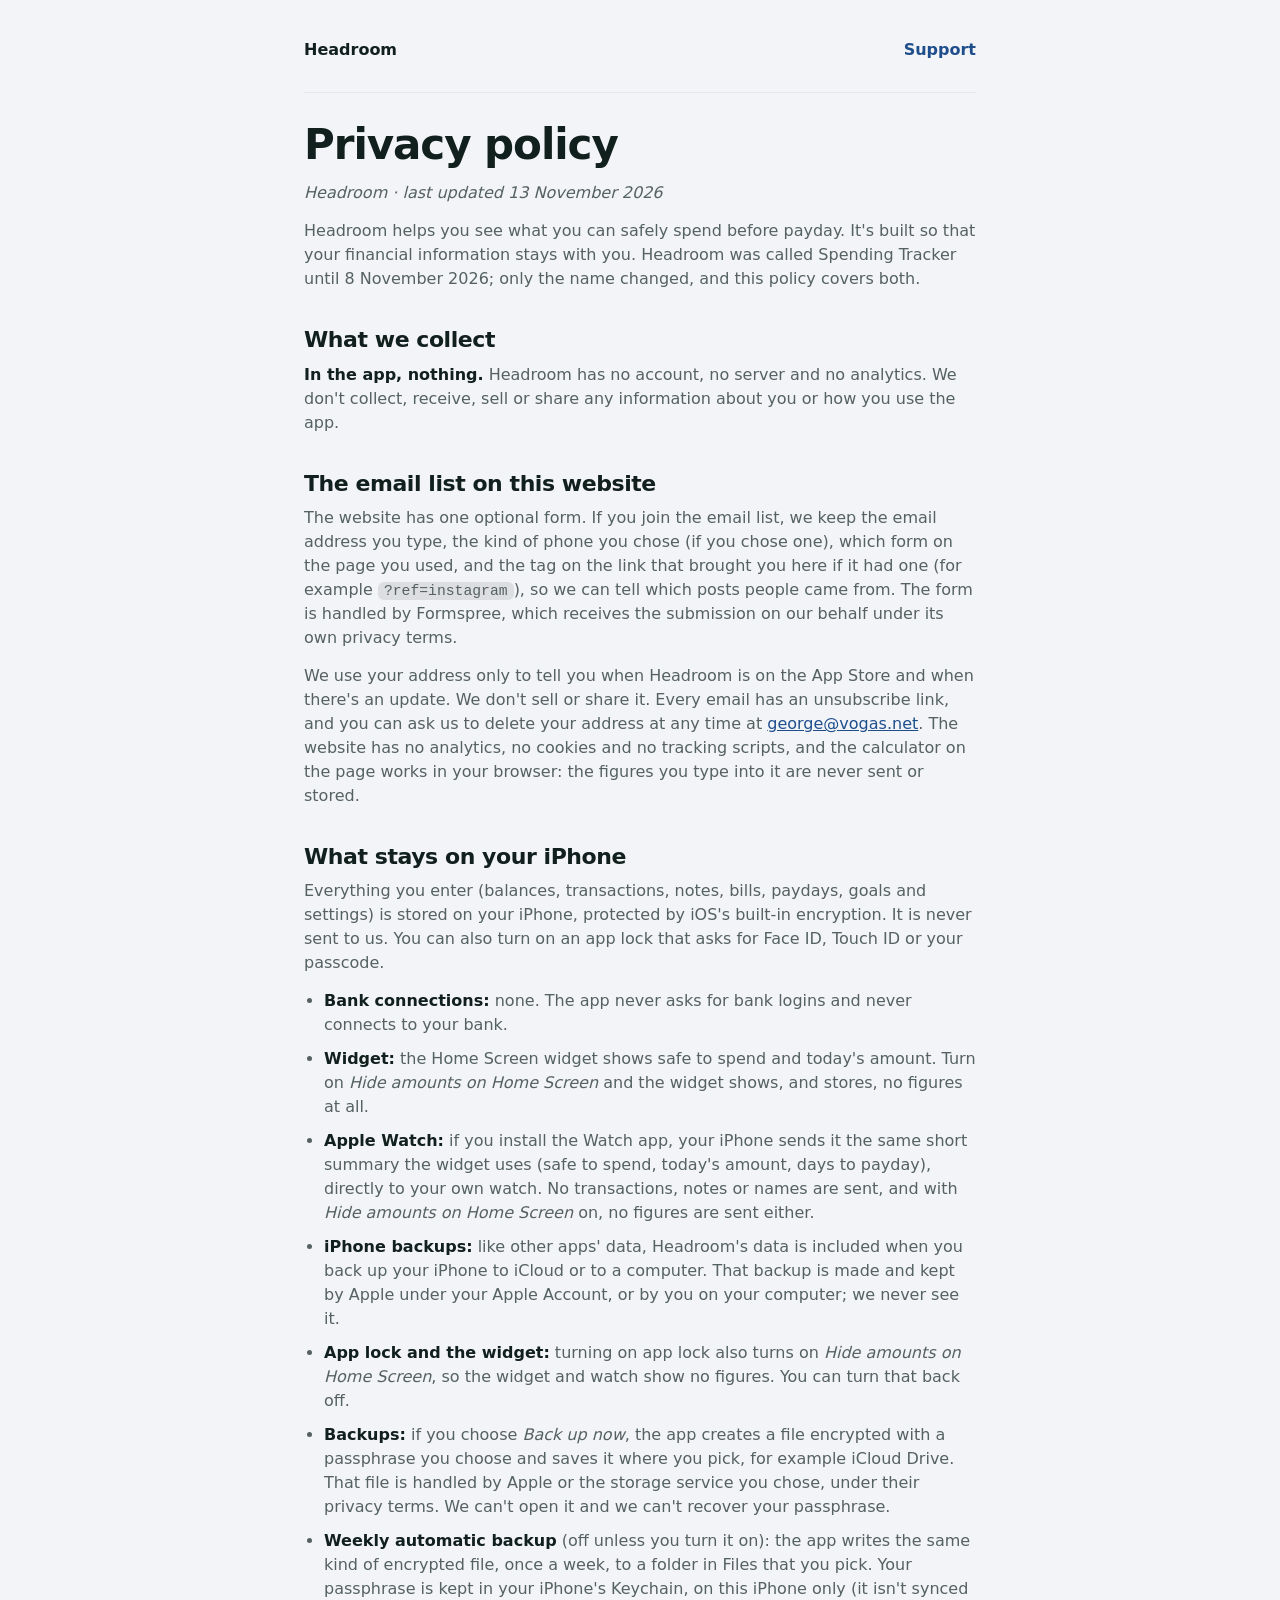
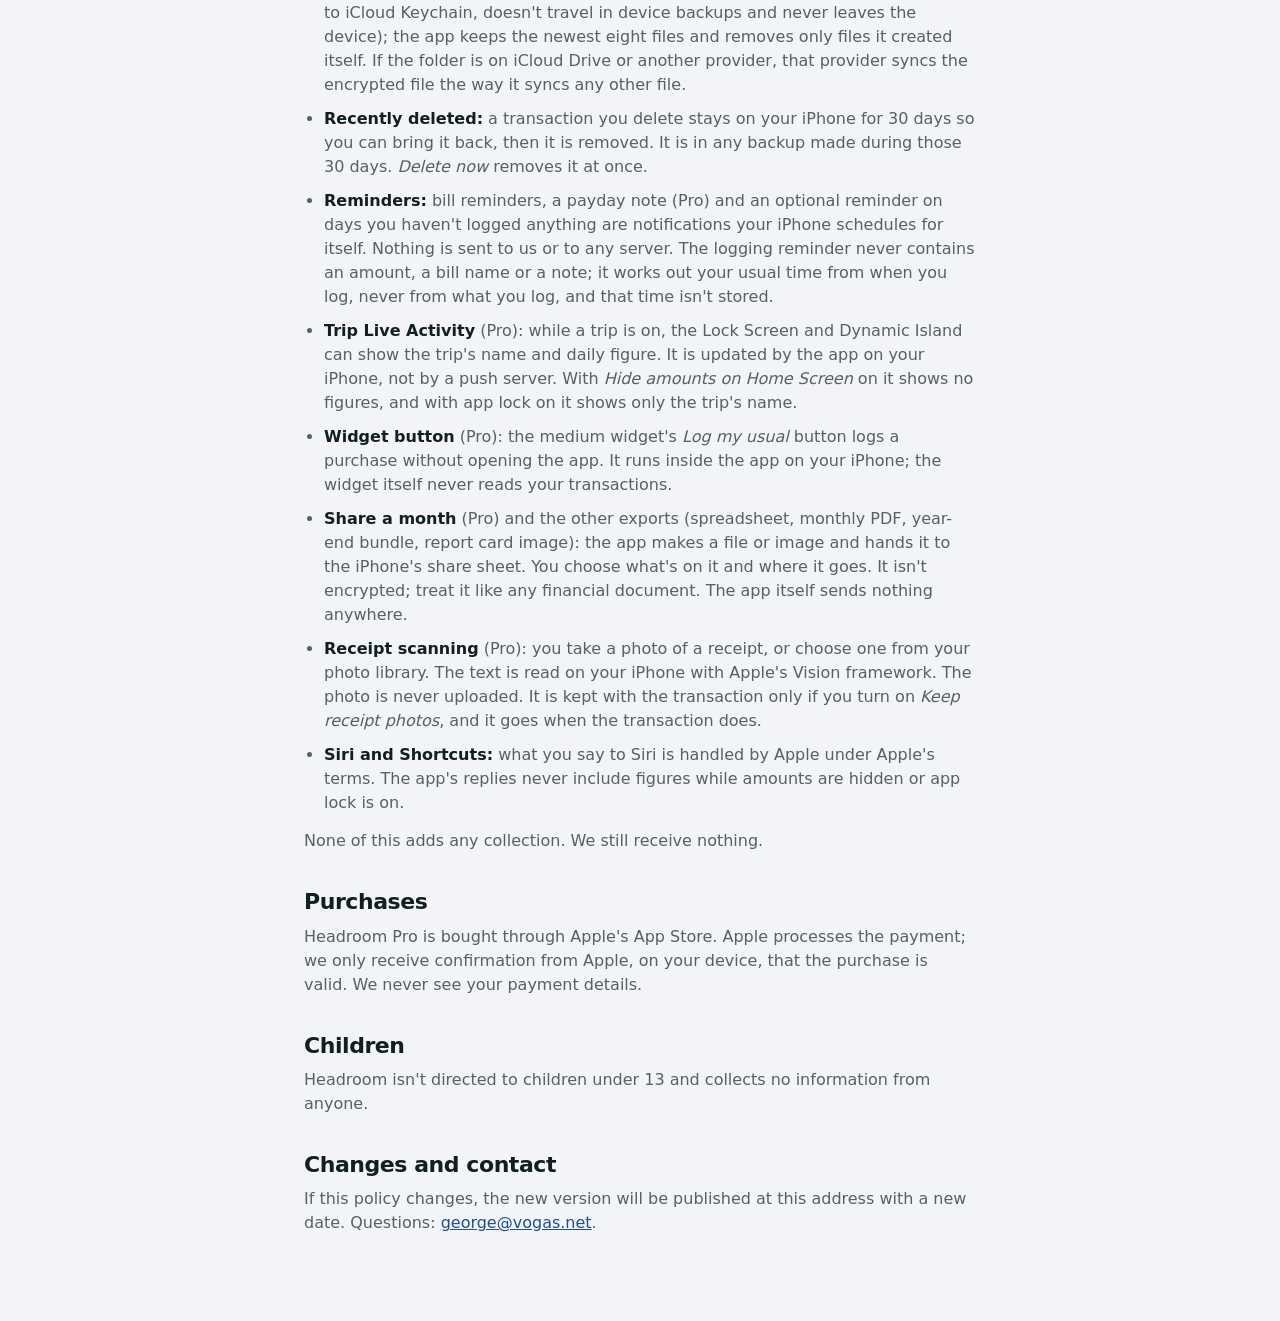
==== commit 4dafcf0a: "Privacy page: regenerate from the policy source Matches the output of scripts/build_site_pages.py in" ====
--- a/privacy.html
+++ b/privacy.html
@@ -24,7 +24,7 @@
 
 <p>The website has one optional form. If you join the email list, we keep the email address you type, the kind of phone you chose (if you chose one), which form on the page you used, and the tag on the link that brought you here if it had one (for example <code>?ref=instagram</code>), so we can tell which posts people came from. The form is handled by Formspree, which receives the submission on our behalf under its own privacy terms.</p>
 
-<p>We use your address only to tell you when Headroom is on the App Store and when there's an update. We don't sell or share it. Every email has an unsubscribe link, and you can ask us to delete your address at any time at george@vogas.net. The website has no analytics, no cookies and no tracking scripts, and the calculator on the page works in your browser: the figures you type into it are never sent or stored.</p>
+<p>We use your address only to tell you when Headroom is on the App Store and when there's an update. We don't sell or share it. Every email has an unsubscribe link, and you can ask us to delete your address at any time at <a href="mailto:george@vogas.net">george@vogas.net</a>. The website has no analytics, no cookies and no tracking scripts, and the calculator on the page works in your browser: the figures you type into it are never sent or stored.</p>
 
 <h2>What stays on your iPhone</h2>
 
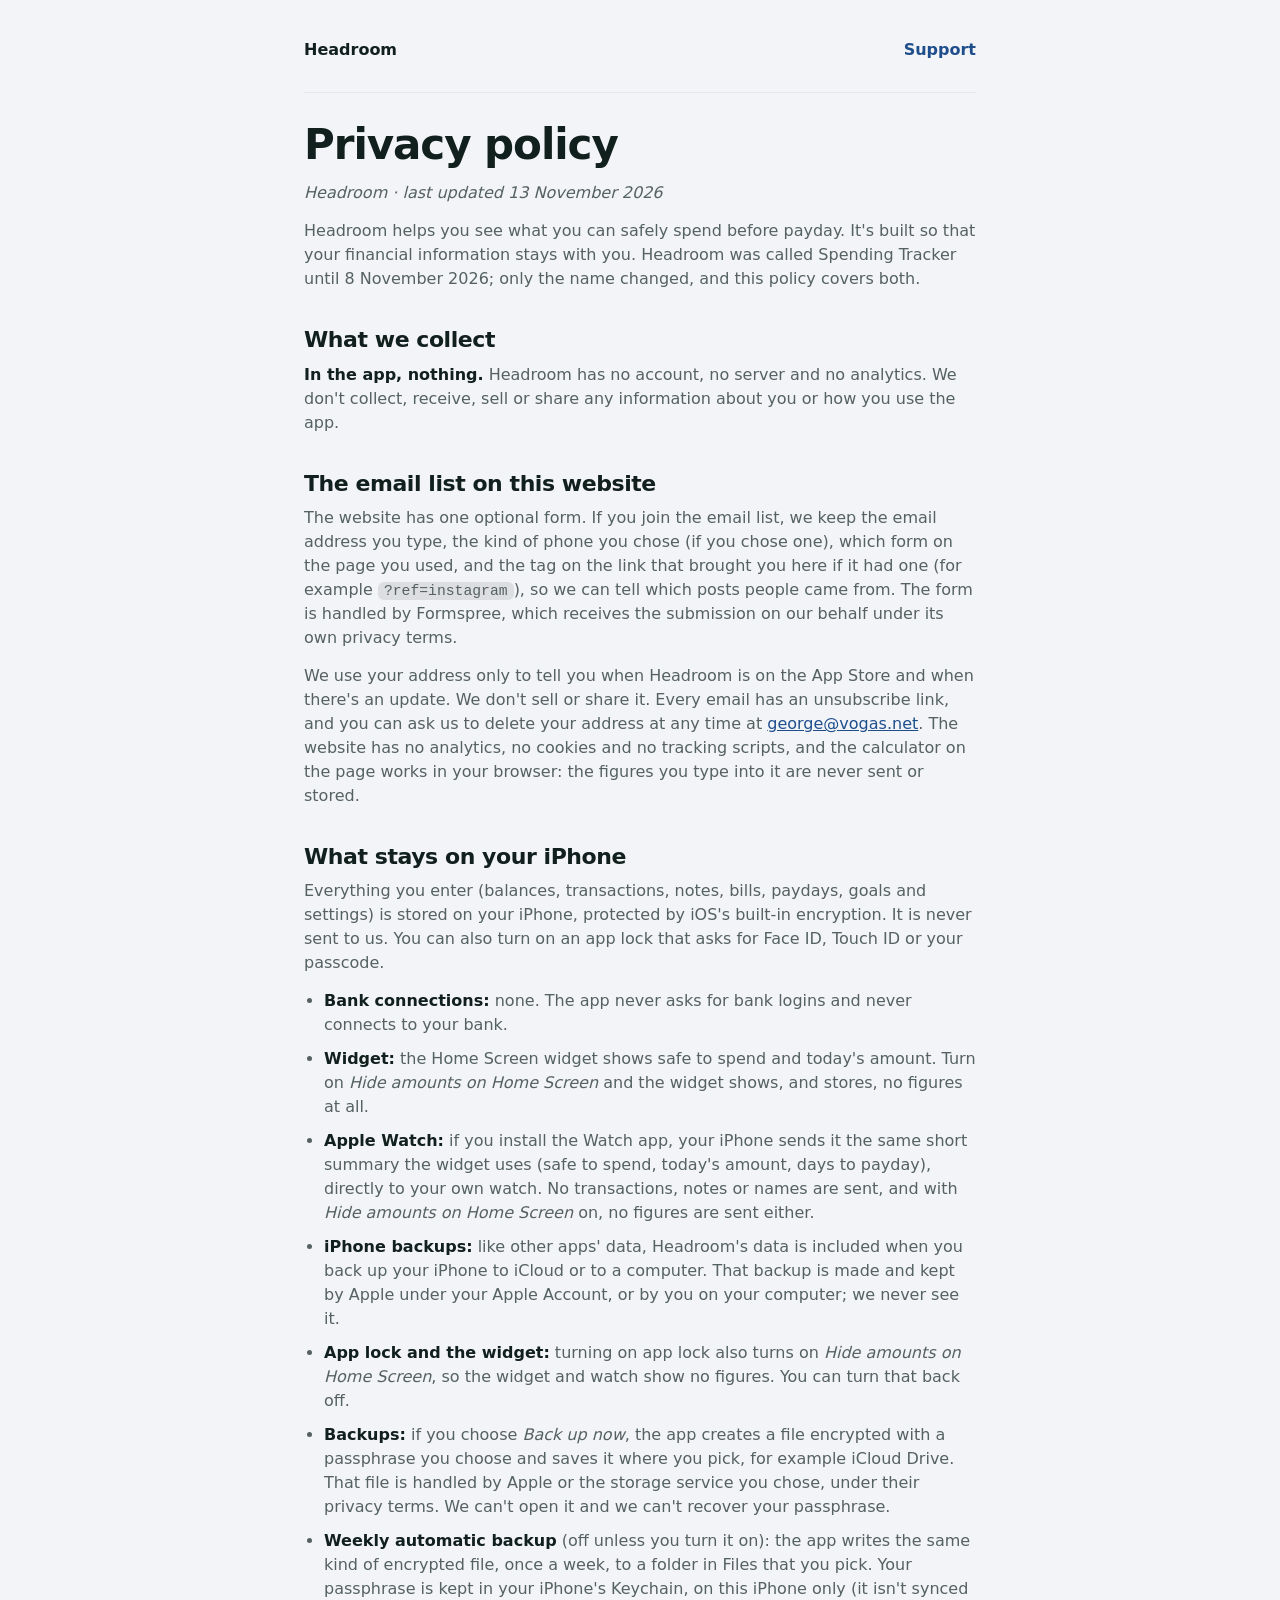
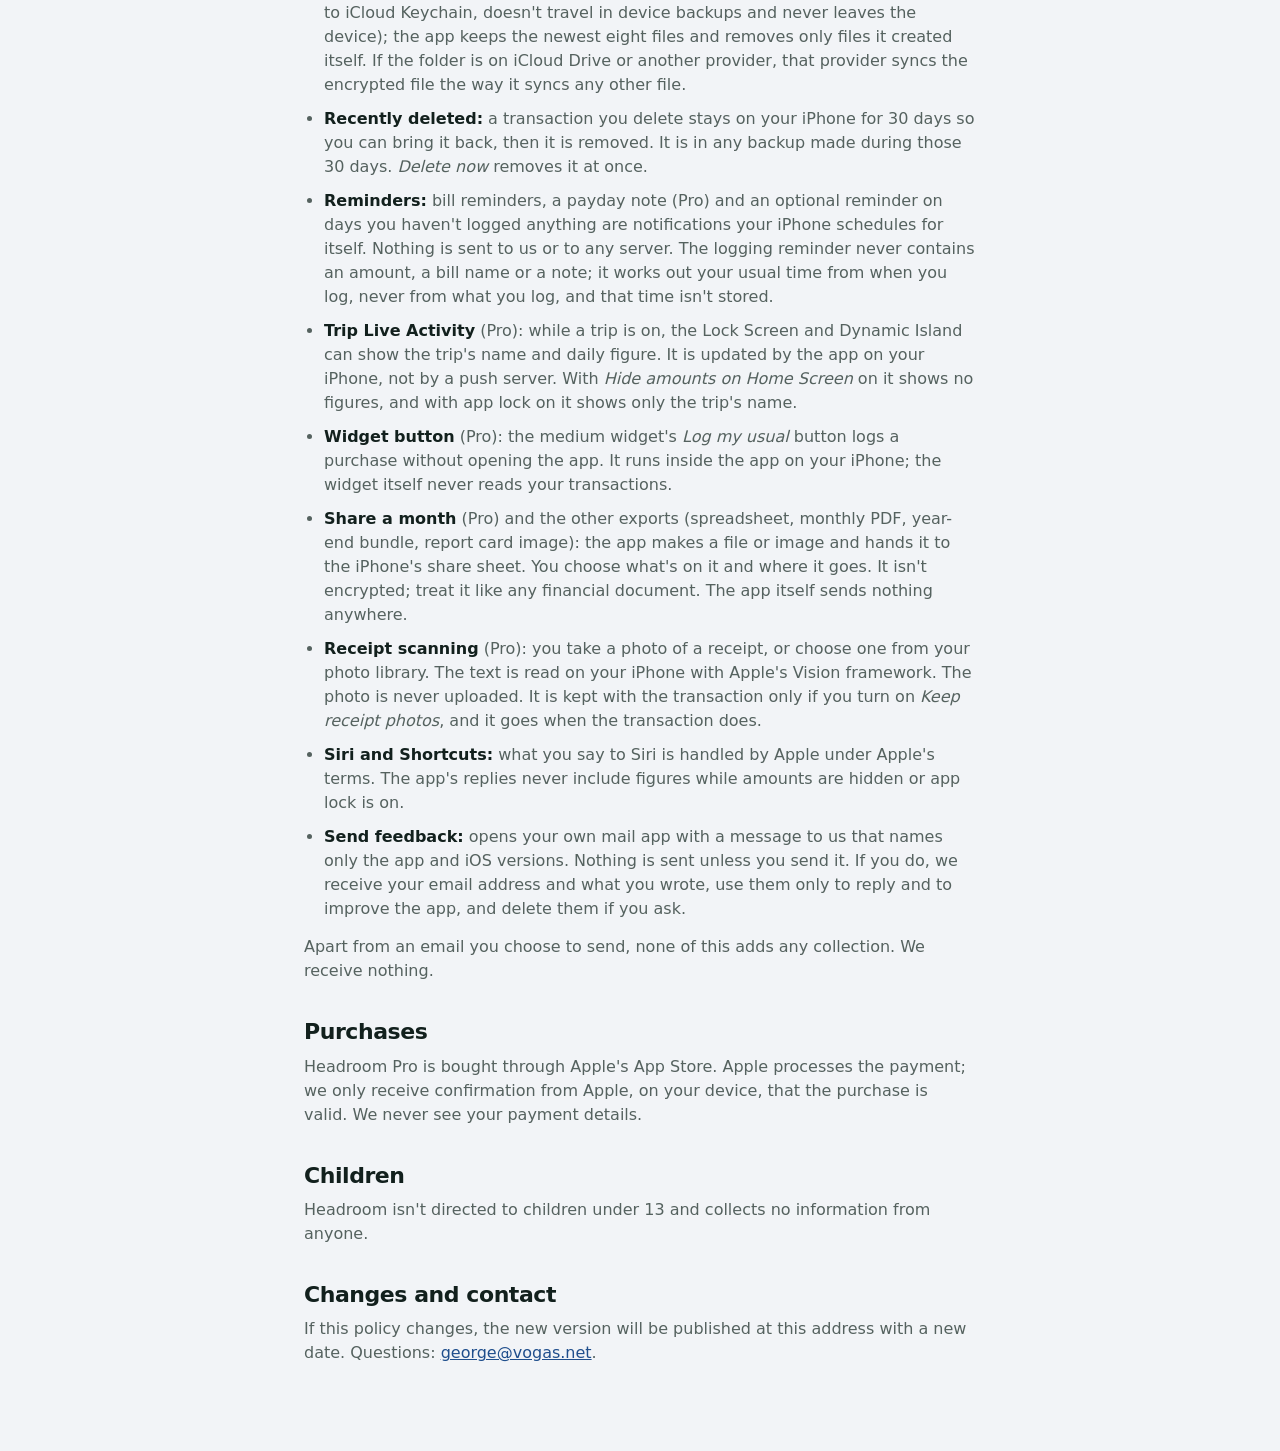
==== commit d96c03fc: "Privacy page: say what Send feedback does The app now has Settings › About › Send feedback, which op" ====
--- a/privacy.html
+++ b/privacy.html
@@ -45,9 +45,10 @@
 <li><strong>Share a month</strong> (Pro) and the other exports (spreadsheet, monthly PDF, year-end bundle, report card image): the app makes a file or image and hands it to the iPhone's share sheet. You choose what's on it and where it goes. It isn't encrypted; treat it like any financial document. The app itself sends nothing anywhere.</li>
 <li><strong>Receipt scanning</strong> (Pro): you take a photo of a receipt, or choose one from your photo library. The text is read on your iPhone with Apple's Vision framework. The photo is never uploaded. It is kept with the transaction only if you turn on <em>Keep receipt photos</em>, and it goes when the transaction does.</li>
 <li><strong>Siri and Shortcuts:</strong> what you say to Siri is handled by Apple under Apple's terms. The app's replies never include figures while amounts are hidden or app lock is on.</li>
+<li><strong>Send feedback:</strong> opens your own mail app with a message to us that names only the app and iOS versions. Nothing is sent unless you send it. If you do, we receive your email address and what you wrote, use them only to reply and to improve the app, and delete them if you ask.</li>
 </ul>
 
-<p>None of this adds any collection. We still receive nothing.</p>
+<p>Apart from an email you choose to send, none of this adds any collection. We receive nothing.</p>
 
 <h2>Purchases</h2>
 
